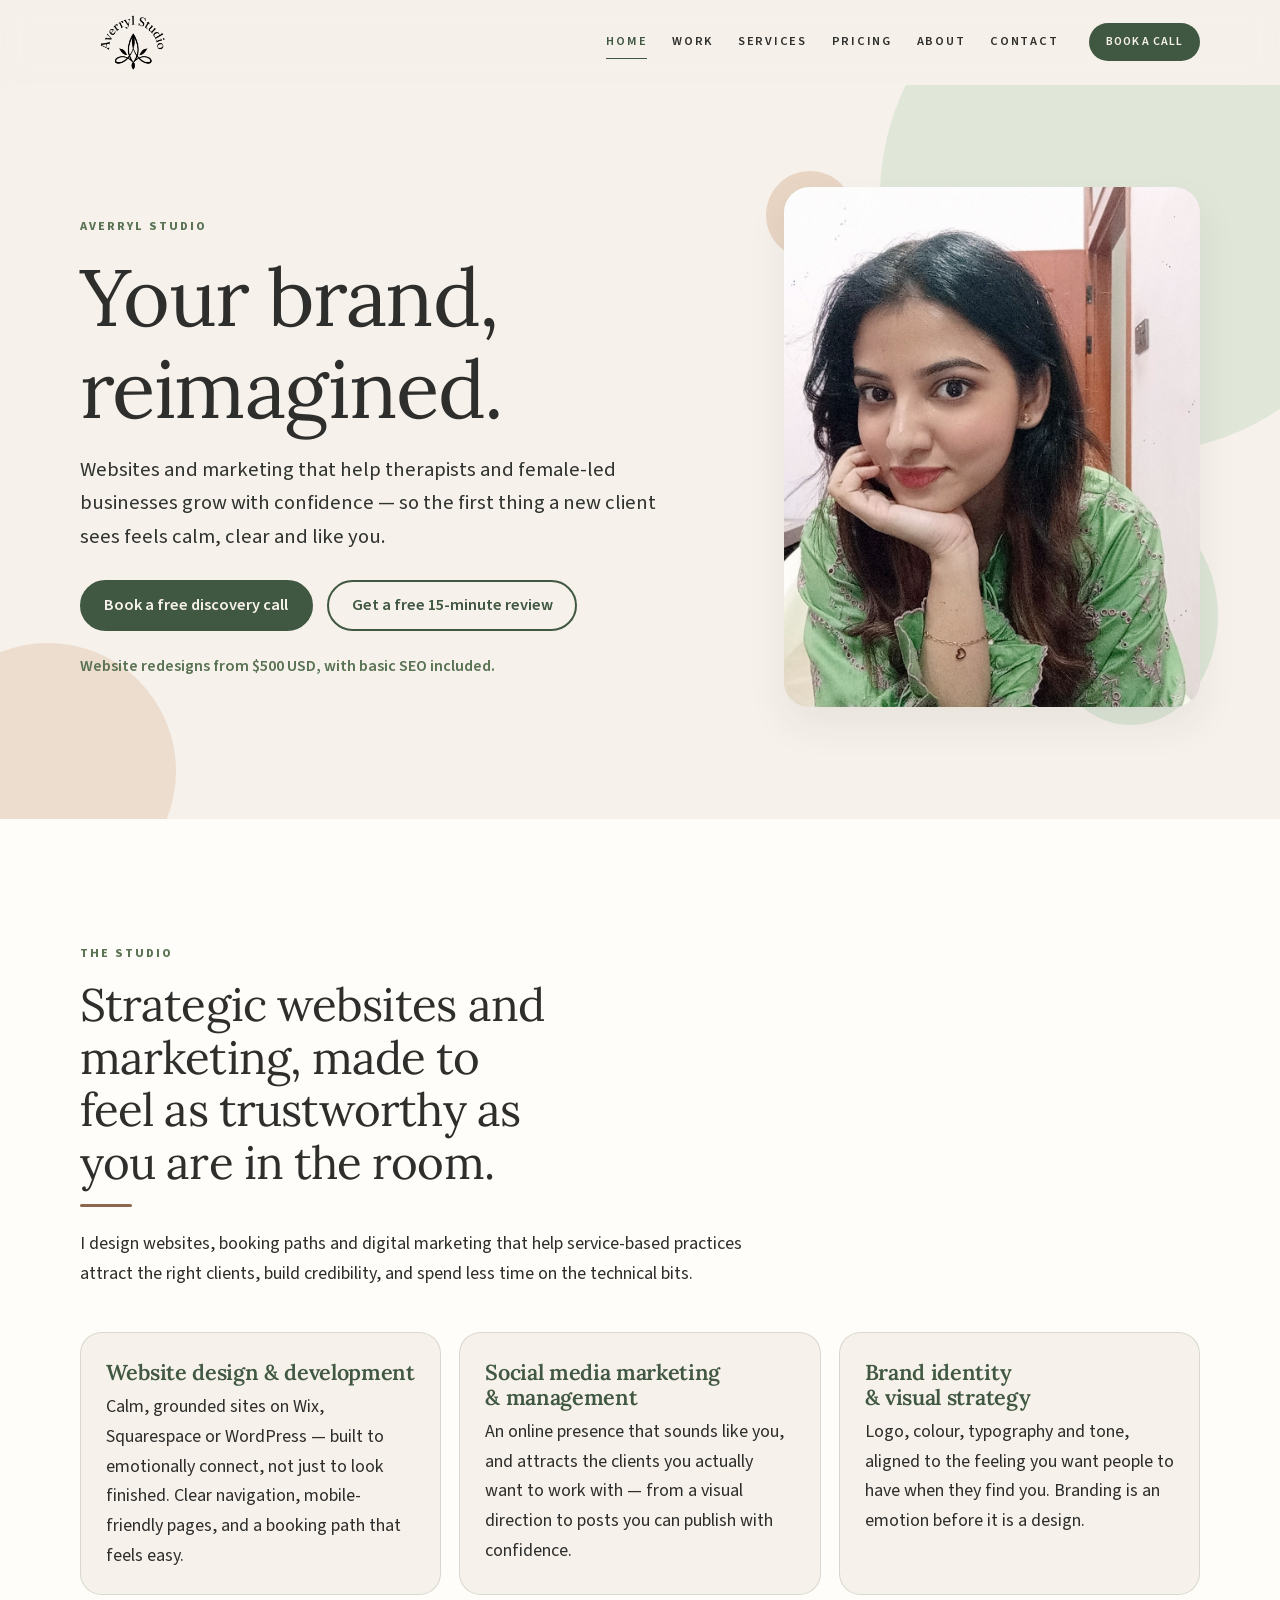
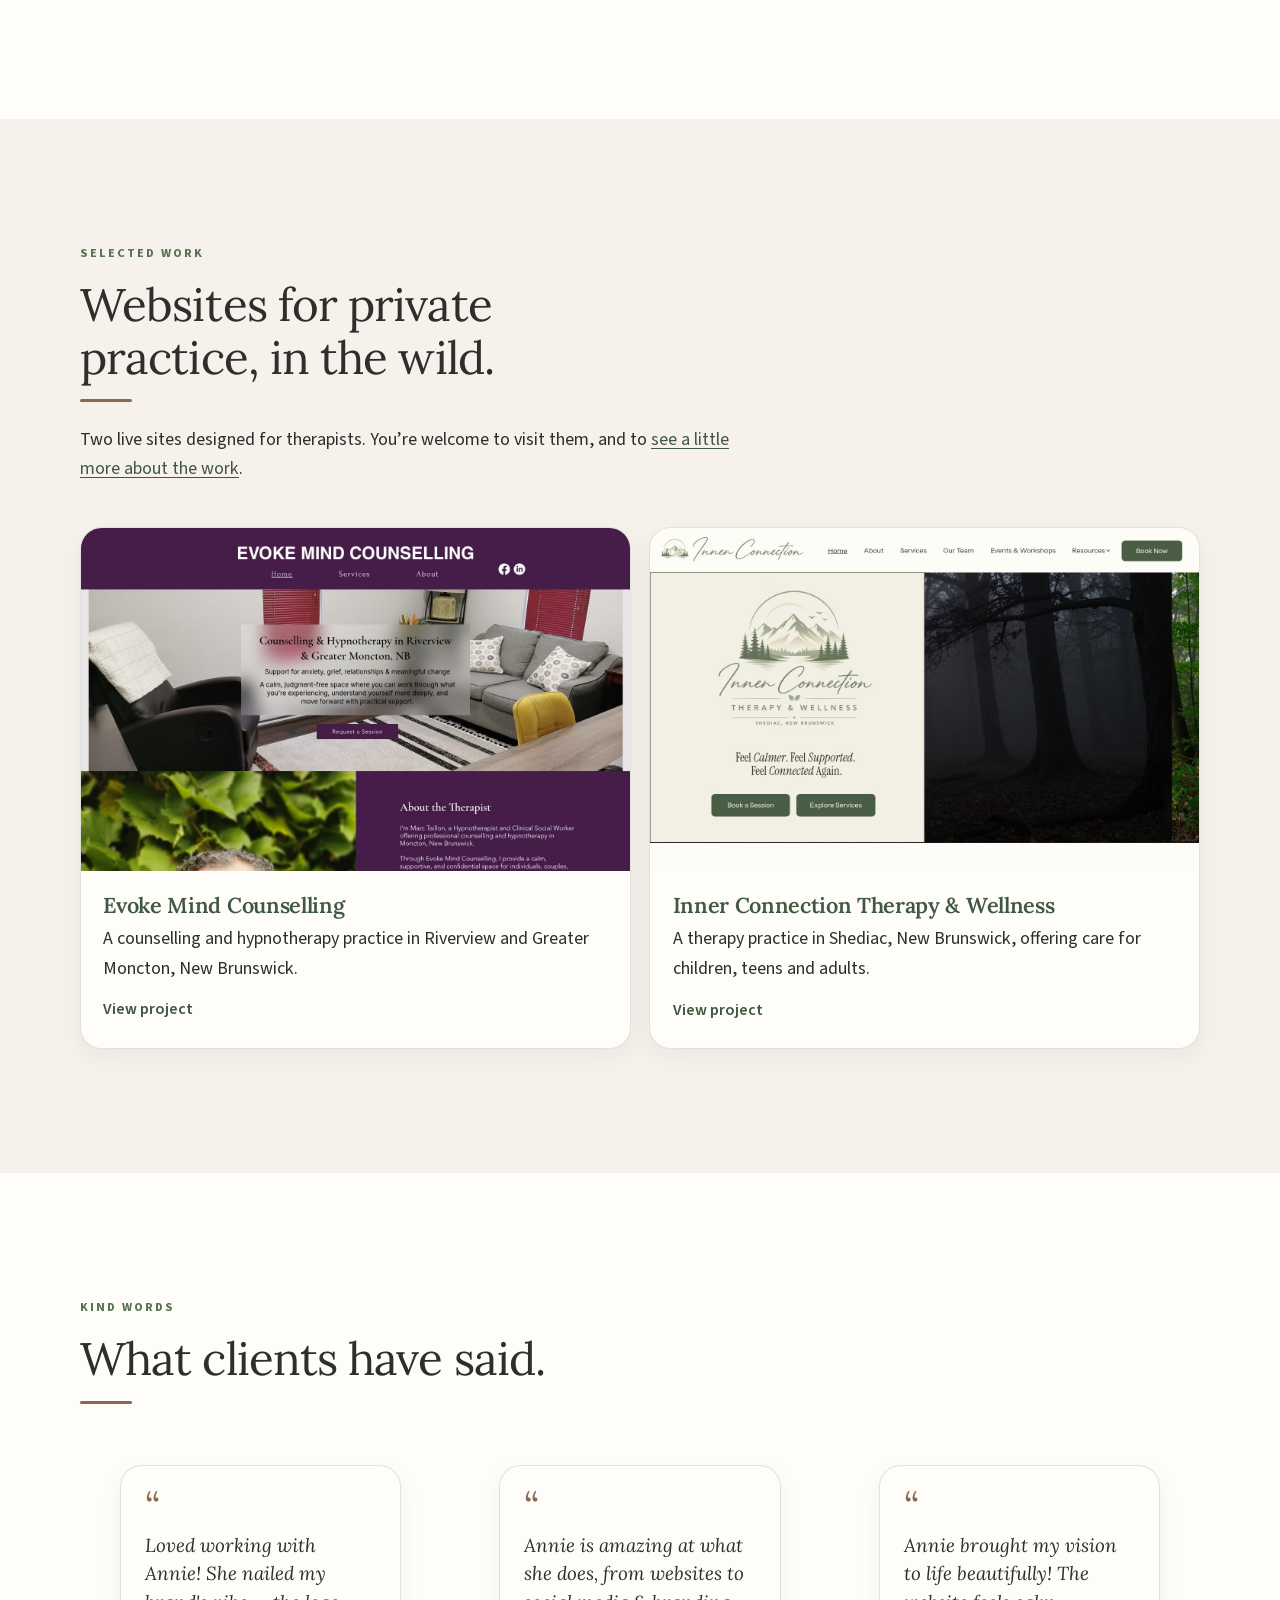
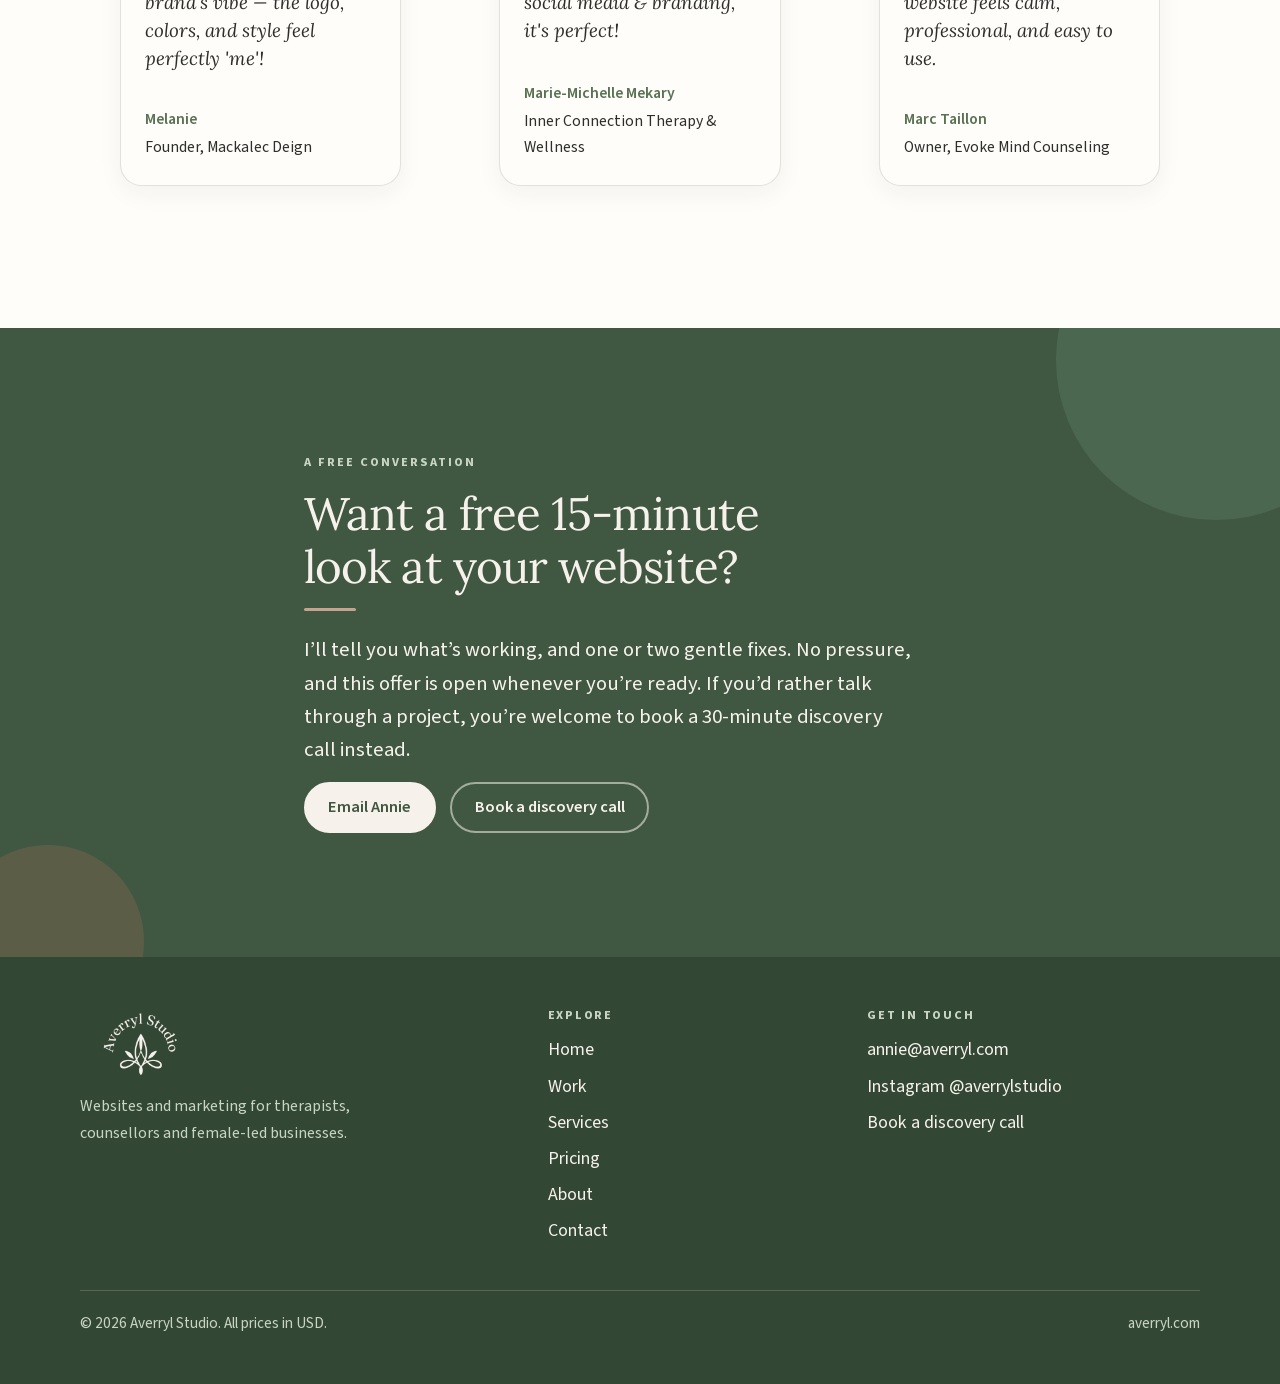
==== index.html @ c8a42410 "Launch Averryl Studio website" ====
<!DOCTYPE html>
<html lang="en">
<head>
  <meta charset="utf-8">
  <meta name="viewport" content="width=device-width, initial-scale=1">
  <title>Averryl Studio | Your brand, reimagined.</title>
  <meta name="description" content="Website design, branding and marketing for therapists, counsellors and female-led businesses. Redesigns from $500, with basic SEO included. Book a free 15-minute website review or a discovery call.">
  <meta name="author" content="Annie Averryl, Averryl Studio">
  <meta name="theme-color" content="#405842">
  <link rel="canonical" href="https://averryl.com/">

  <meta property="og:type" content="website">
  <meta property="og:site_name" content="Averryl Studio">
  <meta property="og:locale" content="en_US">
  <meta property="og:url" content="https://averryl.com/">
  <meta property="og:title" content="Averryl Studio | Your brand, reimagined.">
  <meta property="og:description" content="Website design, branding and marketing for therapists, counsellors and female-led businesses. Redesigns from $500, with basic SEO included. Book a free 15-minute website review or a discovery call.">
  <meta property="og:image" content="https://averryl.com/assets/images/og-image.jpg">
  <meta property="og:image:width" content="1200">
  <meta property="og:image:height" content="630">
  <meta property="og:image:alt" content="Averryl Studio — Your brand, reimagined.">

  <meta name="twitter:card" content="summary_large_image">
  <meta name="twitter:title" content="Averryl Studio | Your brand, reimagined.">
  <meta name="twitter:description" content="Website design, branding and marketing for therapists, counsellors and female-led businesses. Redesigns from $500, with basic SEO included. Book a free 15-minute website review or a discovery call.">
  <meta name="twitter:image" content="https://averryl.com/assets/images/og-image.jpg">

  <link rel="icon" href="/assets/images/favicon.ico" sizes="any">
  <link rel="icon" href="/assets/images/favicon-32.png" type="image/png" sizes="32x32">
  <link rel="apple-touch-icon" href="/assets/images/apple-touch-icon.png">
  <link rel="manifest" href="/site.webmanifest">
  <link rel="stylesheet" href="/css/styles.css">

  <script type="application/ld+json">
  {
    "@context": "https://schema.org",
    "@type": "ProfessionalService",
    "name": "Averryl Studio",
    "url": "https://averryl.com/",
    "email": "annie@averryl.com",
    "image": "https://averryl.com/assets/images/og-image.jpg",
    "logo": "https://averryl.com/assets/images/logo.png",
    "description": "Website design, redesign, branding and digital marketing for therapists, counsellors and female-led businesses.",
    "founder": { "@type": "Person", "name": "Annie Averryl" },
    "areaServed": "Worldwide",
    "sameAs": ["https://www.instagram.com/averrylstudio/"],
    "priceRange": "From $500 USD",
    "openingHoursSpecification": {
      "@type": "OpeningHoursSpecification",
      "dayOfWeek": ["Monday", "Tuesday", "Wednesday", "Thursday", "Friday"],
      "opens": "09:00",
      "closes": "17:00"
    }
  }
  </script>
</head>
<body>
  <a class="skip-link" href="#main">Skip to content</a>
  <header class="site-header">
    <div class="header-inner">
      <a class="brand" href="/index.html">
        <img src="/assets/images/logo-mark.png" width="392" height="230" alt="Averryl Studio">
      </a>
      <button class="menu-toggle" type="button" aria-expanded="false" aria-controls="site-nav" aria-label="Open menu">
        <span class="menu-toggle-bars" aria-hidden="true"></span>
      </button>
      <nav id="site-nav" class="nav" aria-label="Primary">
        <a href="/index.html" aria-current="page">Home</a>
        <a href="/work.html">Work</a>
        <a href="/services.html">Services</a>
        <a href="/pricing.html">Pricing</a>
        <a href="/about.html">About</a>
        <a href="/contact.html">Contact</a>
        <a class="nav-cta" href="https://calendly.com/averrylstudio/30min" target="_blank" rel="noopener noreferrer">Book a call</a>
      </nav>
    </div>
  </header>
  <main id="main">
    <section class="hero">
      <div class="hero-bg" aria-hidden="true">
        <span class="blob blob-a"></span>
        <span class="blob blob-b"></span>
      </div>
      <div class="hero-grid">
        <div class="hero-copy">
          <p class="eyebrow">Averryl Studio</p>
          <h1>Your brand, reimagined.</h1>
          <p class="lede">Websites and marketing that help therapists and female-led businesses grow with confidence — so the first thing a new client sees feels calm, clear and like you.</p>
          <div class="btn-row">
            <a class="btn btn-primary" href="https://calendly.com/averrylstudio/30min" target="_blank" rel="noopener noreferrer">Book a free discovery call</a>
            <a class="btn btn-secondary" href="mailto:annie@averryl.com?subject=Free%2015-minute%20website%20review">Get a free 15-minute review</a>
          </div>
          <p class="hero-note">Website redesigns from $500 USD, with basic SEO included.</p>
        </div>
        <div class="hero-portrait">
          <img src="/assets/images/annie-averryl.jpg" width="1000" height="1250" alt="Annie Averryl, founder of Averryl Studio, smiling with her chin resting on her hand.">
        </div>
      </div>
    </section>

    <section class="section band-white">
      <div class="wrap">
        <div class="section-head">
          <p class="eyebrow">The studio</p>
          <h2>Strategic websites and marketing, made to feel as trustworthy as you are in the room.</h2>
          <hr class="rule">
          <p>I design websites, booking paths and digital marketing that help service-based practices attract the right clients, build credibility, and spend less time on the technical bits.</p>
        </div>
        <div class="trio">
          <article class="card">
            <h3>Website design &amp; development</h3>
            <p>Calm, grounded sites on Wix, Squarespace or WordPress — built to emotionally connect, not just to look finished. Clear navigation, mobile-friendly pages, and a booking path that feels easy.</p>
          </article>
          <article class="card">
            <h3>Social media marketing &amp; management</h3>
            <p>An online presence that sounds like you, and attracts the clients you actually want to work with — from a visual direction to posts you can publish with confidence.</p>
          </article>
          <article class="card">
            <h3>Brand identity &amp; visual strategy</h3>
            <p>Logo, colour, typography and tone, aligned to the feeling you want people to have when they find you. Branding is an emotion before it is a design.</p>
          </article>
        </div>
      </div>
    </section>

    <section class="section">
      <div class="wrap">
        <div class="section-head">
          <p class="eyebrow">Selected work</p>
          <h2>Websites for private practice, in the wild.</h2>
          <hr class="rule">
          <p>Two live sites designed for therapists. You’re welcome to visit them, and to <a href="/work.html">see a little more about the work</a>.</p>
        </div>
        <div class="work-grid">
          <a class="work-card" href="/work.html#evoke-mind-counselling">
            <img src="/assets/images/work-evoke.jpg" width="1440" height="900" alt="Homepage of Evoke Mind Counselling, a counselling and hypnotherapy practice in Greater Moncton, New Brunswick.">
            <div class="work-body">
              <h3>Evoke Mind Counselling</h3>
              <p>A counselling and hypnotherapy practice in Riverview and Greater Moncton, New Brunswick.</p>
              <span class="more">View project</span>
            </div>
          </a>
          <a class="work-card" href="/work.html#inner-connection">
            <img src="/assets/images/work-inner.jpg" width="1440" height="900" alt="Homepage of Inner Connection Therapy and Wellness, a therapy practice in Shediac, New Brunswick.">
            <div class="work-body">
              <h3>Inner Connection Therapy &amp; Wellness</h3>
              <p>A therapy practice in Shediac, New Brunswick, offering care for children, teens and adults.</p>
              <span class="more">View project</span>
            </div>
          </a>
        </div>
      </div>
    </section>

    <section class="section band-white">
      <div class="wrap">
        <div class="section-head">
          <p class="eyebrow">Kind words</p>
          <h2>What clients have said.</h2>
          <hr class="rule">
        </div>
        <div class="quote-grid">
          <figure class="quote">
            <blockquote>
              <p>Loved working with Annie! She nailed my brand's vibe — the logo, colors, and style feel perfectly 'me'!</p>
            </blockquote>
            <footer>Melanie<span>Founder, Mackalec Deign</span></footer>
          </figure>
          <figure class="quote">
            <blockquote>
              <p>Annie is amazing at what she does, from websites to social media &amp; branding, it's perfect!</p>
            </blockquote>
            <footer>Marie-Michelle Mekary<span>Inner Connection Therapy &amp; Wellness</span></footer>
          </figure>
          <figure class="quote">
            <blockquote>
              <p>Annie brought my vision to life beautifully! The website feels calm, professional, and easy to use.</p>
            </blockquote>
            <footer>Marc Taillon<span>Owner, Evoke Mind Counseling</span></footer>
          </figure>
        </div>
      </div>
    </section>

    <section class="section review">
      <div class="wrap review-inner">
        <p class="eyebrow">A free conversation</p>
        <h2>Want a free 15-minute look at your website?</h2>
        <hr class="rule">
        <p class="lede">I’ll tell you what’s working, and one or two gentle fixes. No pressure, and this offer is open whenever you’re ready. If you’d rather talk through a project, you’re welcome to book a 30-minute discovery call instead.</p>
        <div class="btn-row">
          <a class="btn btn-on-dark" href="mailto:annie@averryl.com?subject=Free%2015-minute%20website%20review">Email Annie</a>
          <a class="btn btn-ghost-light" href="https://calendly.com/averrylstudio/30min" target="_blank" rel="noopener noreferrer">Book a discovery call</a>
        </div>
      </div>
    </section>

  </main>
  <footer class="site-footer">
    <div class="wrap">
      <div class="footer-grid">
        <div class="footer-brand">
          <img src="/assets/images/logo-mark-cream.png" width="392" height="230" alt="Averryl Studio">
          <p class="footer-tag">Websites and marketing for therapists, counsellors and female-led businesses.</p>
        </div>
        <div>
          <h2>Explore</h2>
          <ul>
            <li><a href="/index.html">Home</a></li>
            <li><a href="/work.html">Work</a></li>
            <li><a href="/services.html">Services</a></li>
            <li><a href="/pricing.html">Pricing</a></li>
            <li><a href="/about.html">About</a></li>
            <li><a href="/contact.html">Contact</a></li>
          </ul>
        </div>
        <div>
          <h2>Get in touch</h2>
          <ul>
            <li><a href="mailto:annie@averryl.com">annie@averryl.com</a></li>
            <li><a href="https://www.instagram.com/averrylstudio/" target="_blank" rel="noopener noreferrer">Instagram @averrylstudio</a></li>
            <li><a href="https://calendly.com/averrylstudio/30min" target="_blank" rel="noopener noreferrer">Book a discovery call</a></li>
          </ul>
        </div>
      </div>
      <div class="footer-bottom">
        <p>© 2026 Averryl Studio. All prices in USD.</p>
        <p>averryl.com</p>
      </div>
    </div>
  </footer>
  <script src="/js/main.js"></script>
</body>
</html>
---- css/styles.css ----
/* Averryl Studio — editorial, calm, cream / forest / sage. Headings: Lora. Body: Source Sans Pro. */

@font-face {
  font-family: "Lora";
  src: url("../assets/fonts/lora-regular.woff") format("woff");
  font-weight: 400;
  font-style: normal;
  font-display: swap;
}
@font-face {
  font-family: "Lora";
  src: url("../assets/fonts/lora-italic.woff") format("woff");
  font-weight: 400;
  font-style: italic;
  font-display: swap;
}
@font-face {
  font-family: "Lora";
  src: url("../assets/fonts/lora-semibold.woff") format("woff");
  font-weight: 600;
  font-style: normal;
  font-display: swap;
}
@font-face {
  font-family: "Lora";
  src: url("../assets/fonts/lora-bold.woff") format("woff");
  font-weight: 700;
  font-style: normal;
  font-display: swap;
}
@font-face {
  font-family: "Source Sans Pro";
  src: url("../assets/fonts/source-sans-regular.woff") format("woff");
  font-weight: 400;
  font-style: normal;
  font-display: swap;
}
@font-face {
  font-family: "Source Sans Pro";
  src: url("../assets/fonts/source-sans-italic.woff") format("woff");
  font-weight: 400;
  font-style: italic;
  font-display: swap;
}
@font-face {
  font-family: "Source Sans Pro";
  src: url("../assets/fonts/source-sans-semibold.woff") format("woff");
  font-weight: 600;
  font-style: normal;
  font-display: swap;
}
@font-face {
  font-family: "Source Sans Pro";
  src: url("../assets/fonts/source-sans-bold.woff") format("woff");
  font-weight: 700;
  font-style: normal;
  font-display: swap;
}

:root {
  --cream: #f6f1ea;
  --cream-deep: #efe8de;
  --ink: #2e2e2c;
  --forest: #405842;
  --forest-deep: #334735;
  --sage: #5a7354;
  --sage-soft: #dce5d6;
  --sage-mist: #e8f0e4;
  --clay: #8e6750;
  --clay-soft: #e8d5c4;
  --warm: #f0e9df;
  --white: #fffdf9;
  --line: rgba(64, 88, 66, 0.16);
  --line-strong: rgba(64, 88, 66, 0.28);
  --shadow: 0 18px 40px rgba(46, 46, 44, 0.07);
  --shadow-soft: 0 8px 24px rgba(46, 46, 44, 0.05);
  --serif: "Lora", Georgia, "Times New Roman", serif;
  --sans: "Source Sans Pro", "Segoe UI", system-ui, -apple-system, sans-serif;
  --max: 70rem;
  --pad: clamp(1.2rem, 4.5vw, 2.25rem);
  --section: clamp(4.5rem, 10vw, 7.75rem);
  --radius: 1.35rem;
  --header-h: 5.25rem;
  --focus: 0 0 0 3px var(--cream), 0 0 0 5px var(--forest);
}

*, *::before, *::after { box-sizing: border-box; }

html {
  scroll-behavior: smooth;
  scroll-padding-top: calc(var(--header-h) + 0.75rem);
}

body {
  margin: 0;
  font-family: var(--sans);
  font-size: 1.125rem;
  line-height: 1.65;
  color: var(--ink);
  background: var(--cream);
  -webkit-font-smoothing: antialiased;
  text-rendering: optimizeLegibility;
}

img { max-width: 100%; height: auto; display: block; }
a { color: var(--forest); text-decoration-thickness: 1px; text-underline-offset: 0.18em; }
a:hover { color: var(--forest-deep); }
:focus-visible { outline: none; box-shadow: var(--focus); border-radius: 4px; }

.skip-link {
  position: absolute;
  left: 1rem;
  top: -4rem;
  z-index: 1000;
  background: var(--forest);
  color: var(--cream);
  padding: 0.6rem 1rem;
  border-radius: 0.4rem;
  text-decoration: none;
  font-weight: 600;
}
.skip-link:focus { top: 1rem; box-shadow: var(--focus); }

.wrap {
  width: min(var(--max), 100% - var(--pad) * 2);
  margin-inline: auto;
}

/* ----- Header ----- */
.site-header {
  position: sticky;
  top: 0;
  z-index: 100;
  background: color-mix(in srgb, var(--cream) 90%, transparent);
  backdrop-filter: blur(14px);
  -webkit-backdrop-filter: blur(14px);
  border-bottom: 1px solid transparent;
  transition: border-color 0.2s ease, box-shadow 0.2s ease;
}
.site-header.is-scrolled {
  border-bottom-color: var(--line);
  box-shadow: var(--shadow-soft);
}
.header-inner {
  width: min(var(--max), 100% - var(--pad) * 2);
  margin-inline: auto;
  display: flex;
  align-items: center;
  justify-content: space-between;
  gap: 1rem;
  min-height: var(--header-h);
}
.brand {
  display: inline-flex;
  align-items: center;
  text-decoration: none;
  flex-shrink: 0;
  color: var(--forest);
}
.brand img {
  width: auto;
  height: 3.85rem;
  object-fit: contain;
}
.nav {
  display: flex;
  align-items: center;
  gap: 0.15rem 1.55rem;
}
.nav a {
  text-decoration: none;
  color: var(--ink);
  font-size: 0.78rem;
  font-weight: 600;
  letter-spacing: 0.14em;
  text-transform: uppercase;
  padding: 0.4rem 0;
  border-bottom: 1px solid transparent;
}
.nav a:hover,
.nav a[aria-current="page"] {
  color: var(--forest);
  border-bottom-color: var(--forest);
}
.nav-cta {
  display: inline-flex;
  align-items: center;
  margin-left: 0.35rem;
  padding: 0.55rem 1.05rem !important;
  background: var(--forest);
  color: var(--cream) !important;
  border-radius: 999px;
  letter-spacing: 0.08em !important;
  border-bottom: 0 !important;
  font-size: 0.75rem !important;
}
.nav-cta:hover { background: var(--forest-deep); color: var(--cream) !important; }
.menu-toggle {
  display: none;
  width: 2.6rem;
  height: 2.6rem;
  border: 1px solid var(--line-strong);
  background: var(--white);
  border-radius: 0.7rem;
  cursor: pointer;
  padding: 0;
  align-items: center;
  justify-content: center;
}
.menu-toggle:focus-visible { box-shadow: var(--focus); }
.menu-toggle-bars,
.menu-toggle-bars::before,
.menu-toggle-bars::after {
  display: block;
  width: 1.1rem;
  height: 2px;
  background: var(--forest);
  border-radius: 1px;
  position: relative;
  transition: transform 0.2s ease, opacity 0.2s ease;
}
.menu-toggle-bars::before,
.menu-toggle-bars::after {
  content: "";
  position: absolute;
  left: 0;
}
.menu-toggle-bars::before { top: -6px; }
.menu-toggle-bars::after { top: 6px; }
body.nav-open .menu-toggle-bars { background: transparent; }
body.nav-open .menu-toggle-bars::before { top: 0; transform: rotate(45deg); }
body.nav-open .menu-toggle-bars::after { top: 0; transform: rotate(-45deg); }

/* ----- Buttons ----- */
.btn {
  display: inline-flex;
  align-items: center;
  justify-content: center;
  gap: 0.45rem;
  padding: 0.85rem 1.4rem;
  border-radius: 999px;
  font-family: var(--sans);
  font-weight: 600;
  font-size: 1.02rem;
  text-decoration: none;
  line-height: 1.2;
  border: 2px solid transparent;
  cursor: pointer;
  transition: background 0.15s ease, color 0.15s ease, border-color 0.15s ease;
}
.btn:hover { text-decoration: none; }
.btn-primary {
  background: var(--forest);
  color: var(--cream);
  border-color: var(--forest);
}
.btn-primary:hover { background: var(--forest-deep); color: var(--cream); border-color: var(--forest-deep); }
.btn-secondary {
  background: transparent;
  color: var(--forest);
  border-color: var(--forest);
}
.btn-secondary:hover { background: var(--forest); color: var(--cream); }
.btn-on-dark {
  background: var(--cream);
  color: var(--forest);
  border-color: var(--cream);
}
.btn-on-dark:hover { background: var(--white); color: var(--forest-deep); }
.btn-ghost-light {
  background: transparent;
  color: var(--cream);
  border-color: color-mix(in srgb, var(--cream) 55%, transparent);
}
.btn-ghost-light:hover { background: color-mix(in srgb, var(--cream) 14%, transparent); color: var(--cream); }
.btn-row {
  display: flex;
  flex-wrap: wrap;
  gap: 0.75rem 0.9rem;
  align-items: center;
}

/* ----- Type ----- */
.eyebrow {
  font-size: 0.78rem;
  font-weight: 700;
  letter-spacing: 0.16em;
  text-transform: uppercase;
  color: var(--sage);
  margin: 0 0 0.9rem;
}
h1, h2, h3, h4 {
  font-family: var(--serif);
  font-weight: 400;
  line-height: 1.15;
  color: var(--ink);
  letter-spacing: -0.02em;
  text-wrap: balance;
}
h1 { font-size: clamp(2.6rem, 7vw, 5rem); margin: 0 0 1.15rem; }
h2 { font-size: clamp(1.95rem, 3.8vw, 2.85rem); margin: 0 0 1rem; }
h3 { font-size: 1.35rem; margin: 0 0 0.45rem; font-weight: 600; letter-spacing: -0.015em; }
p { margin: 0 0 1rem; }
.lede {
  font-size: clamp(1.15rem, 2vw, 1.3rem);
  line-height: 1.6;
  color: color-mix(in srgb, var(--ink) 88%, var(--forest));
  max-width: 38rem;
}
.section { padding: var(--section) 0; position: relative; }
.section-head {
  max-width: 42rem;
  margin-bottom: 2.7rem;
}
.section-head p:last-child { margin-bottom: 0; }
.rule {
  width: 3.25rem;
  height: 3px;
  background: var(--clay);
  border: 0;
  margin: 0 0 1.4rem;
  border-radius: 2px;
}

/* ----- Hero ----- */
.hero {
  position: relative;
  overflow: hidden;
  padding: clamp(3rem, 8vw, 6.5rem) 0 clamp(4rem, 9vw, 7rem);
  min-height: min(42rem, calc(88svh - var(--header-h)));
  display: flex;
  align-items: center;
}
.hero-bg {
  position: absolute;
  inset: 0;
  pointer-events: none;
  z-index: 0;
}
.hero-bg .blob { position: absolute; border-radius: 50%; }
.hero-bg .blob-a {
  width: min(32rem, 72vw);
  height: min(32rem, 72vw);
  background: var(--sage-soft);
  top: -9rem;
  right: -7rem;
  opacity: 0.85;
}
.hero-bg .blob-b {
  width: 16rem;
  height: 16rem;
  background: var(--clay-soft);
  bottom: -5rem;
  left: -5rem;
  opacity: 0.7;
}
.hero-grid {
  position: relative;
  z-index: 1;
  display: grid;
  grid-template-columns: 1.15fr 0.85fr;
  gap: clamp(2rem, 5vw, 4.5rem);
  align-items: center;
  width: min(var(--max), 100% - var(--pad) * 2);
  margin-inline: auto;
}
.hero-copy .lede { margin-bottom: 1.7rem; }
.hero-note {
  margin: 1.35rem 0 0;
  font-size: 1rem;
  color: var(--sage);
  font-weight: 600;
}
.hero-portrait {
  position: relative;
  justify-self: end;
  width: min(100%, 26rem);
}
.hero-portrait img {
  width: 100%;
  aspect-ratio: 4 / 5;
  object-fit: cover;
  object-position: 50% 18%;
  border-radius: 1.6rem;
  box-shadow: var(--shadow);
  background: var(--sage-soft);
}
.hero-portrait::after {
  content: "";
  position: absolute;
  inset: auto -1.1rem -1.1rem auto;
  width: 42%;
  height: 42%;
  border-radius: 50%;
  background: var(--sage-soft);
  z-index: -1;
}
.hero-portrait::before {
  content: "";
  position: absolute;
  inset: -1rem auto auto -1.15rem;
  width: 5.5rem;
  height: 5.5rem;
  border-radius: 50%;
  background: var(--clay-soft);
  z-index: -1;
}

/* Page hero (inner pages) */
.page-hero {
  padding: clamp(3rem, 7vw, 5.5rem) 0 2.5rem;
}
.page-hero h1 { margin-bottom: 0.85rem; font-size: clamp(2.3rem, 5.5vw, 4rem); }
.page-hero .lede { margin-bottom: 0; }

/* ----- Cards / grids ----- */
.band-white { background: var(--white); }
.trio, .two, .service-grid, .care-grid, .forms-grid, .contact-grid, .work-grid, .quote-grid, .faq-list {
  display: grid;
  gap: 1.15rem;
}
.trio { grid-template-columns: repeat(3, 1fr); }
.two, .care-grid, .forms-grid, .contact-grid, .work-grid { grid-template-columns: 1fr 1fr; }
.quote-grid { grid-template-columns: repeat(3, 1fr); }
.service-grid { grid-template-columns: repeat(2, 1fr); }

.card {
  background: var(--cream);
  border: 1px solid var(--line);
  border-radius: var(--radius);
  padding: 1.7rem 1.55rem 1.5rem;
}
.band-white .card { background: var(--cream); }
.card h3 { color: var(--forest); }
.card p:last-child { margin-bottom: 0; }

.work-card {
  display: flex;
  flex-direction: column;
  background: var(--white);
  border: 1px solid var(--line);
  border-radius: var(--radius);
  overflow: hidden;
  text-decoration: none;
  color: inherit;
  box-shadow: var(--shadow-soft);
  transition: transform 0.2s ease, box-shadow 0.2s ease;
}
.work-card:hover {
  transform: translateY(-3px);
  box-shadow: var(--shadow);
  color: inherit;
  text-decoration: none;
}
.work-card img {
  width: 100%;
  aspect-ratio: 16 / 10;
  object-fit: cover;
  object-position: top center;
  background: var(--warm);
}
.work-card .work-body { padding: 1.35rem 1.4rem 1.5rem; }
.work-card h3 { color: var(--forest); margin-bottom: 0.4rem; }
.work-card p { margin-bottom: 0.7rem; color: var(--ink); }
.work-card .more {
  font-weight: 600;
  color: var(--forest);
  font-size: 1rem;
}

/* Pricing */
.price-grid {
  display: grid;
  grid-template-columns: 1.15fr 0.85fr;
  gap: 1.15rem;
  margin-bottom: 1.15rem;
  align-items: stretch;
}
.price-grid .price-card { height: 100%; }
.price-card {
  background: var(--white);
  border: 1px solid var(--line);
  border-radius: var(--radius);
  padding: 1.7rem 1.6rem 1.55rem;
  box-shadow: var(--shadow-soft);
}
.price-card.featured {
  background: var(--forest);
  color: var(--cream);
  border-color: var(--forest);
}
.price-card.featured h3,
.price-card.featured .price,
.price-card.featured p,
.price-card.featured li { color: var(--cream); }
.price-card.featured .eyebrow { color: #c9d5c3; }
.price {
  font-family: var(--serif);
  font-size: clamp(1.85rem, 3vw, 2.35rem);
  font-weight: 600;
  letter-spacing: -0.02em;
  margin: 0 0 0.85rem;
  color: var(--forest);
  line-height: 1.15;
}
.price span {
  font-family: var(--sans);
  font-size: 1rem;
  font-weight: 600;
  letter-spacing: 0;
  color: var(--sage);
}
.price-card.featured .price span { color: #c9d5c3; }
.price-card p:last-child, .price-card ul:last-child { margin-bottom: 0; }
.price-card ul, .checklist {
  margin: 0 0 1rem;
  padding: 0;
  list-style: none;
}
.price-card li, .checklist li {
  position: relative;
  padding-left: 1.4rem;
  margin: 0 0 0.45rem;
}
.price-card li::before, .checklist li::before {
  content: "";
  position: absolute;
  left: 0;
  top: 0.55em;
  width: 0.5rem;
  height: 0.5rem;
  border-radius: 50%;
  background: var(--sage-soft);
  box-shadow: inset 0 0 0 3px var(--forest);
}
.price-card.featured li::before {
  background: #c9d5c3;
  box-shadow: inset 0 0 0 3px #c9d5c3;
}
.care-grid .price-card, .forms-panel {
  background: var(--warm);
  border: 1px solid var(--line);
  box-shadow: none;
}
.forms-panel {
  border-radius: var(--radius);
  padding: 1.7rem 1.6rem 1.55rem;
}
.forms-panel h3 { color: var(--forest); }
.price-table {
  width: 100%;
  border-collapse: collapse;
  font-size: 1.02rem;
  margin: 0.4rem 0 0;
}
.price-table th {
  text-align: left;
  font-weight: 600;
  font-size: 0.78rem;
  letter-spacing: 0.08em;
  text-transform: uppercase;
  color: var(--sage);
  padding: 0.35rem 0.6rem 0.5rem 0;
  border-bottom: 1px solid var(--line);
}
.price-table td {
  padding: 0.55rem 0.6rem 0.55rem 0;
  border-bottom: 1px solid var(--line);
  vertical-align: top;
}
.price-table tr:last-child td { border-bottom: 0; }
.price-table th:last-child,
.price-table td:last-child {
  text-align: right;
  font-weight: 600;
  color: var(--forest);
  white-space: nowrap;
  padding-right: 0;
  width: 7.25rem;
}
.price-table td:first-child, .price-table th:first-child { padding-right: 1rem; }
.fine-print {
  margin-top: 2.25rem;
  padding: 1.4rem 1.5rem;
  background: var(--sage-mist);
  border-radius: var(--radius);
}
.fine-print h3 { margin-bottom: 0.6rem; }
.fine-print p:last-child { margin-bottom: 0; }
.muted { margin: 0.9rem 0 0; font-size: 1rem; color: var(--sage); }

/* Steps / FAQ */
.steps {
  display: grid;
  grid-template-columns: repeat(5, 1fr);
  gap: 1rem;
  list-style: none;
  margin: 0;
  padding: 0;
}
.steps li {
  background: var(--cream);
  border-radius: var(--radius);
  padding: 1.4rem 1.15rem 1.3rem;
  border: 1px solid var(--line);
}
.band-white .steps li { background: var(--cream); }
.step-num {
  font-family: var(--serif);
  font-size: 2.1rem;
  font-weight: 600;
  color: var(--clay);
  line-height: 1;
  display: block;
  margin-bottom: 0.7rem;
}
.steps h3 { font-size: 1.15rem; margin-bottom: 0.4rem; }
.steps p { margin: 0; font-size: 1.02rem; }

.faq-list { grid-template-columns: 1fr 1fr; }
.faq-item { padding: 0; }
.faq-item h3 { font-size: 1.2rem; }

/* Testimonials */
.quote {
  background: var(--white);
  border: 1px solid var(--line);
  border-radius: var(--radius);
  padding: 1.7rem 1.5rem 1.5rem;
  box-shadow: var(--shadow-soft);
  display: flex;
  flex-direction: column;
}
.quote blockquote {
  margin: 0 0 1.15rem;
  padding: 0;
  font-family: var(--serif);
  font-size: 1.18rem;
  font-style: italic;
  line-height: 1.5;
  color: var(--ink);
}
.quote blockquote::before {
  content: "“";
  display: block;
  font-style: normal;
  font-size: 2.4rem;
  line-height: 0.7;
  color: var(--clay);
  margin-bottom: 0.7rem;
}
.quote footer {
  margin-top: auto;
  font-size: 0.98rem;
  color: var(--sage);
  font-style: normal;
  font-weight: 600;
}
.quote footer span { display: block; font-weight: 400; color: var(--ink); margin-top: 0.15rem; }

/* Review / CTA band */
.review {
  background: var(--forest);
  color: var(--cream);
  overflow: hidden;
  position: relative;
}
.review::before, .review::after {
  content: "";
  position: absolute;
  border-radius: 50%;
  pointer-events: none;
}
.review::before {
  width: 20rem; height: 20rem;
  background: #4c6750;
  top: -8rem; right: -6rem;
}
.review::after {
  width: 12rem; height: 12rem;
  background: #8e6750;
  opacity: 0.35;
  bottom: -5rem; left: -3rem;
}
.review-inner { position: relative; z-index: 1; max-width: 42rem; }
.review h2, .review p { color: var(--cream); }
.review .eyebrow { color: #c9d5c3; }
.review .rule { background: #c4a48e; }
.review .lede { color: color-mix(in srgb, var(--cream) 90%, white); }

/* About */
.about-grid {
  display: grid;
  grid-template-columns: 0.8fr 1.2fr;
  gap: clamp(2rem, 5vw, 4rem);
  align-items: center;
}
.about-photo img {
  width: 100%;
  border-radius: 1.6rem;
  aspect-ratio: 4 / 5;
  object-fit: cover;
  object-position: 50% 18%;
  box-shadow: var(--shadow);
  background: var(--sage-soft);
}

/* Contact */
.contact-card {
  background: var(--cream);
  border: 1px solid var(--line);
  border-radius: var(--radius);
  padding: 1.7rem 1.6rem;
  height: 100%;
  display: flex;
  flex-direction: column;
}
.band-white .contact-card { background: var(--cream); }
.contact-card h3 { color: var(--forest); }
.contact-card p:last-child { margin-bottom: 0; }
.contact-card .btn { margin-top: auto; align-self: flex-start; }
.contact-list { list-style: none; margin: 1rem 0 0; padding: 0; }
.contact-list li { margin: 0 0 0.7rem; }
.contact-list a { font-weight: 600; text-decoration: none; }
.contact-list a:hover { text-decoration: underline; }
.contact-label {
  display: block;
  font-size: 0.8rem;
  font-weight: 700;
  letter-spacing: 0.08em;
  text-transform: uppercase;
  color: var(--sage);
  margin-bottom: 0.1rem;
}

/* Footer */
.site-footer {
  background: var(--forest-deep);
  color: var(--cream);
  padding: 3.2rem 0 2rem;
}
.footer-grid {
  display: grid;
  grid-template-columns: 1.2fr 0.8fr 0.9fr;
  gap: 2rem 1.5rem;
  align-items: start;
}
.footer-brand img {
  width: auto;
  height: 4.4rem;
  margin-bottom: 0.9rem;
}
.footer-tag {
  margin: 0;
  color: #c9d5c3;
  font-size: 1rem;
  max-width: 20rem;
}
.site-footer h2 {
  font-family: var(--sans);
  font-size: 0.78rem;
  font-weight: 700;
  letter-spacing: 0.14em;
  text-transform: uppercase;
  color: #c9d5c3;
  margin: 0 0 0.8rem;
}
.site-footer ul { list-style: none; margin: 0; padding: 0; }
.site-footer li { margin: 0 0 0.4rem; }
.site-footer a { color: var(--cream); text-decoration: none; }
.site-footer a:hover { text-decoration: underline; color: var(--cream); }
.footer-bottom {
  margin-top: 2.4rem;
  padding-top: 1.2rem;
  border-top: 1px solid rgba(246, 241, 234, 0.18);
  display: flex;
  flex-wrap: wrap;
  justify-content: space-between;
  gap: 0.6rem 1.5rem;
  color: #c9d5c3;
  font-size: 0.95rem;
}

.visually-hidden {
  position: absolute !important;
  width: 1px; height: 1px;
  padding: 0; margin: -1px;
  overflow: hidden;
  clip: rect(0,0,0,0);
  white-space: nowrap;
  border: 0;
}

@media (max-width: 960px) {
  .hero-grid, .about-grid, .price-grid, .steps, .footer-grid,
  .trio, .quote-grid { grid-template-columns: 1fr; }
  .steps, .quote-grid, .trio { grid-template-columns: 1fr 1fr; }
  .hero { min-height: 0; }
  .hero-portrait { width: min(100%, 22rem); justify-self: start; }
  .footer-brand img { height: 3.8rem; }
}

@media (max-width: 760px) {
  .menu-toggle { display: inline-flex; }
  .nav {
    display: none;
    position: absolute;
    top: var(--header-h);
    left: 0; right: 0;
    background: var(--cream);
    border-bottom: 1px solid var(--line);
    box-shadow: var(--shadow);
    flex-direction: column;
    align-items: stretch;
    padding: 0.75rem var(--pad) 1.25rem;
    gap: 0;
  }
  body.nav-open .nav { display: flex; }
  .nav a {
    padding: 0.8rem 0;
    border-bottom: 1px solid var(--line);
    font-size: 0.9rem;
  }
  .nav a[aria-current="page"] { border-bottom-color: var(--line); }
  .nav-cta {
    margin: 0.9rem 0 0.2rem;
    justify-content: center;
    border-bottom: 0 !important;
  }
  .service-grid, .care-grid, .forms-grid, .contact-grid, .work-grid,
  .steps, .trio, .quote-grid, .faq-list { grid-template-columns: 1fr; }
  body.nav-open { overflow: hidden; }
  .brand img { height: 3.15rem; }
}

@media (prefers-reduced-motion: reduce) {
  html { scroll-behavior: auto; }
  *, *::before, *::after {
    animation-duration: 0.01ms !important;
    animation-iteration-count: 1 !important;
    transition-duration: 0.01ms !important;
  }
}
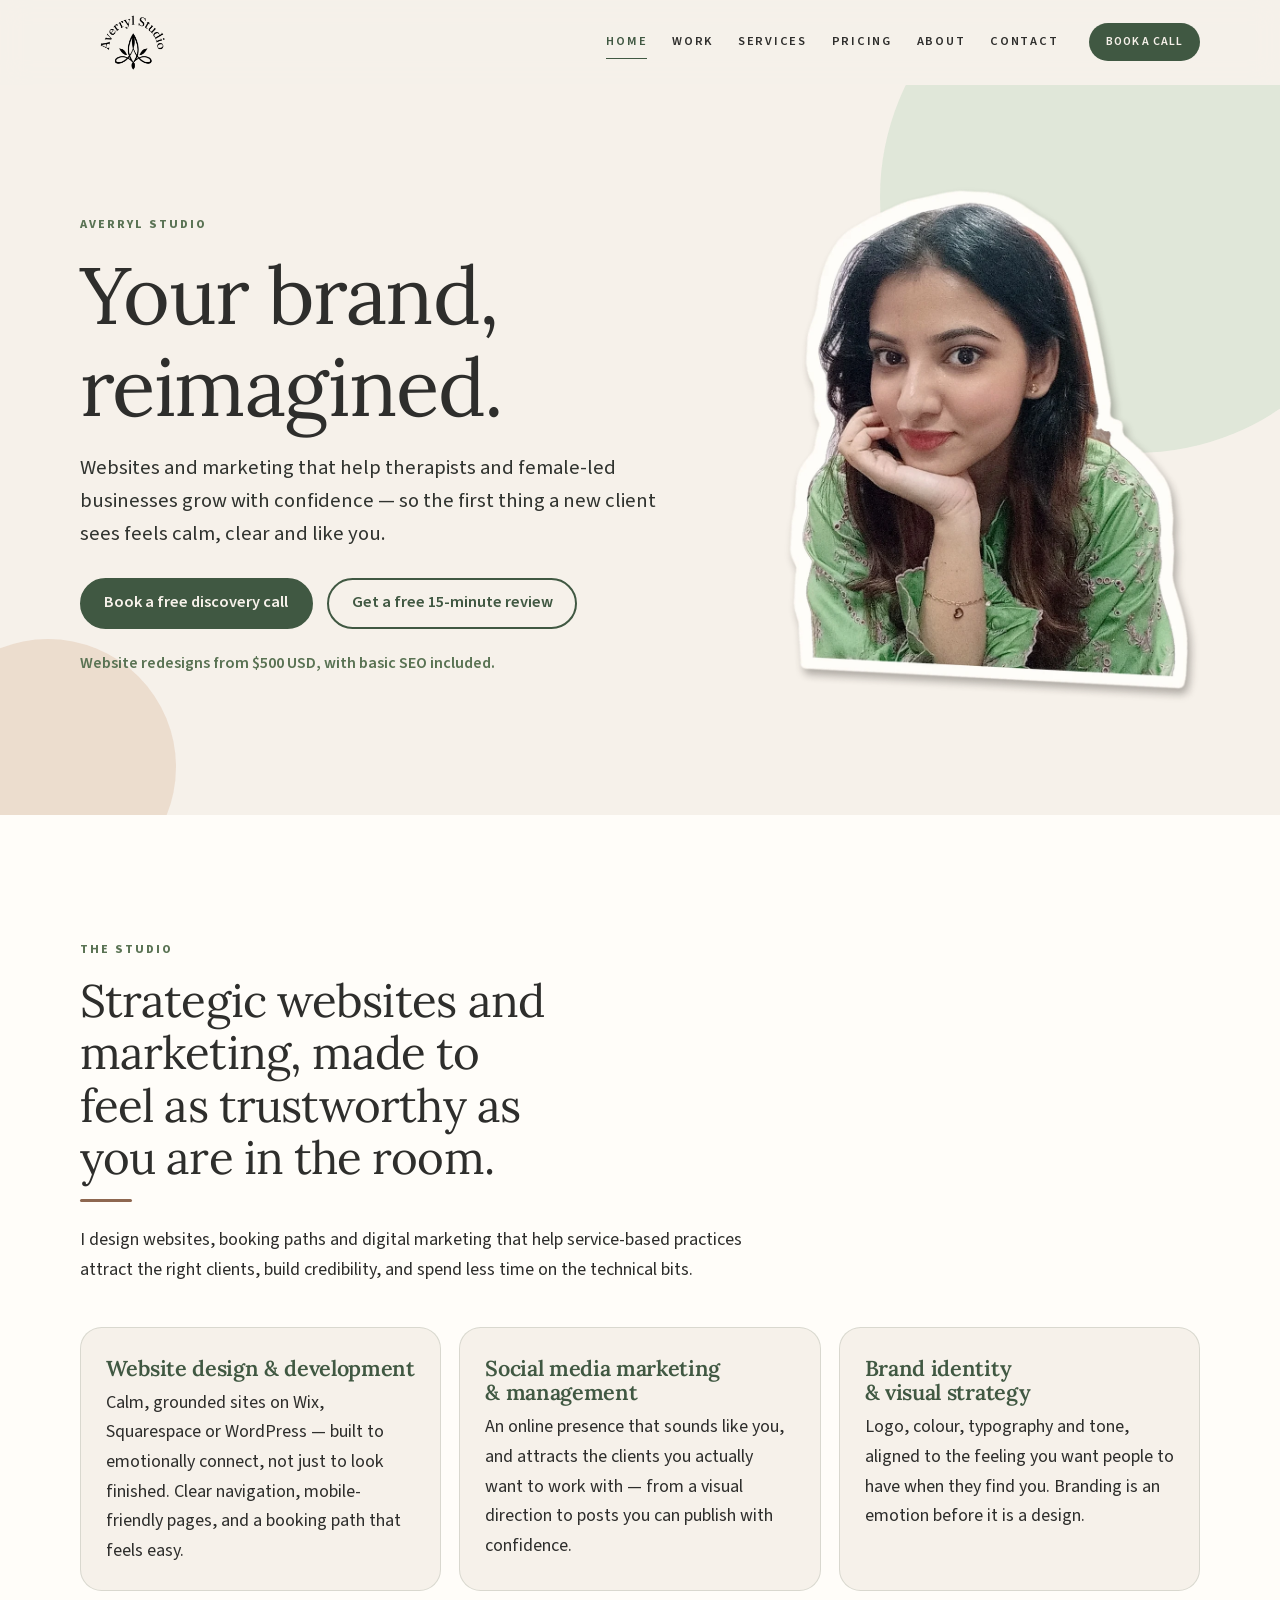
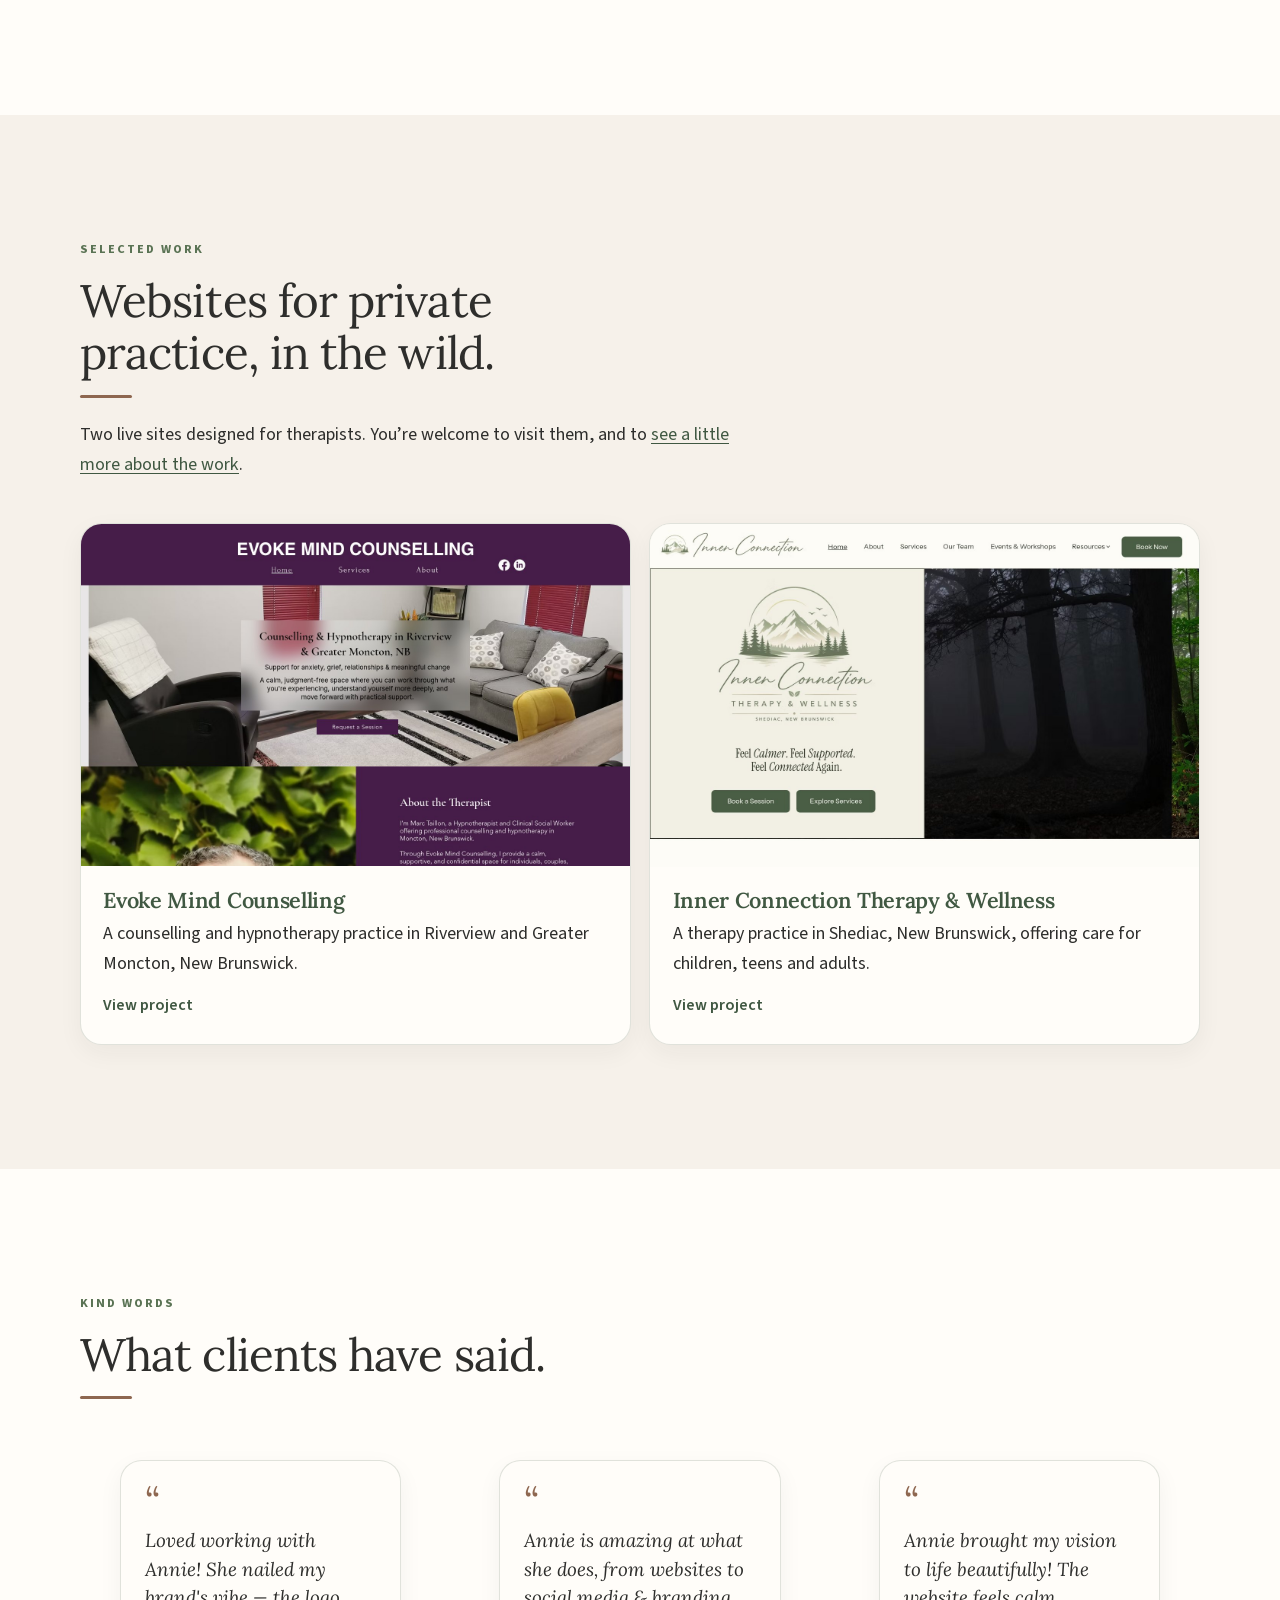
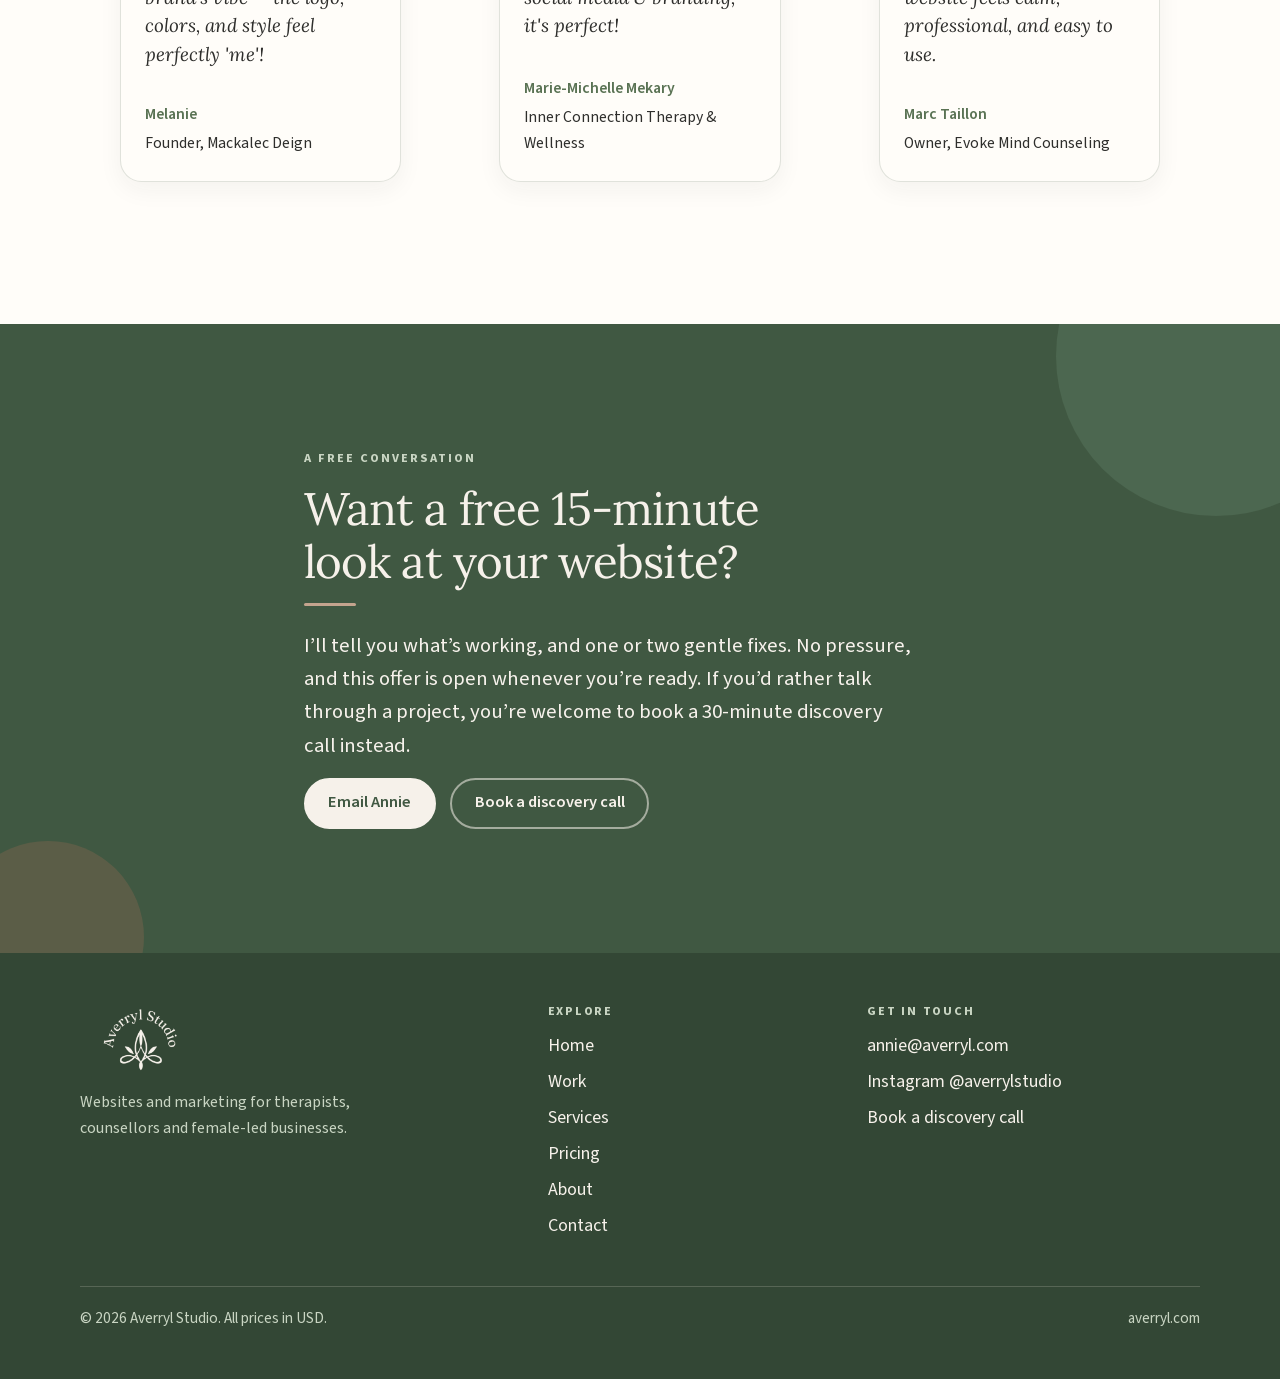
==== commit a4f40226: "Scrapbook cut-out portrait" ====
--- a/index.html
+++ b/index.html
@@ -93,7 +93,7 @@
           <p class="hero-note">Website redesigns from $500 USD, with basic SEO included.</p>
         </div>
         <div class="hero-portrait">
-          <img src="/assets/images/annie-averryl.jpg" width="1000" height="1250" alt="Annie Averryl, founder of Averryl Studio, smiling with her chin resting on her hand.">
+          <picture><source srcset="/assets/images/annie-scrapbook.webp" type="image/webp"><img class="scrapbook" src="/assets/images/annie-scrapbook.png" width="900" height="1115" alt="Annie Averryl, founder of Averryl Studio, smiling with her chin resting on her hand."></picture>
         </div>
       </div>
     </section>
--- a/css/styles.css
+++ b/css/styles.css
@@ -841,3 +841,18 @@
     transition-duration: 0.01ms !important;
   }
 }
+
+
+/* Scrapbook cut-out portrait */
+.hero-portrait::before, .hero-portrait::after { display: none; }
+.hero-portrait img.scrapbook,
+.about-photo img.scrapbook {
+  width: 100%;
+  height: auto;
+  aspect-ratio: auto;
+  object-fit: contain;
+  border-radius: 0;
+  box-shadow: none;
+  background: transparent;
+}
+.hero-portrait picture, .about-photo picture { display: block; }
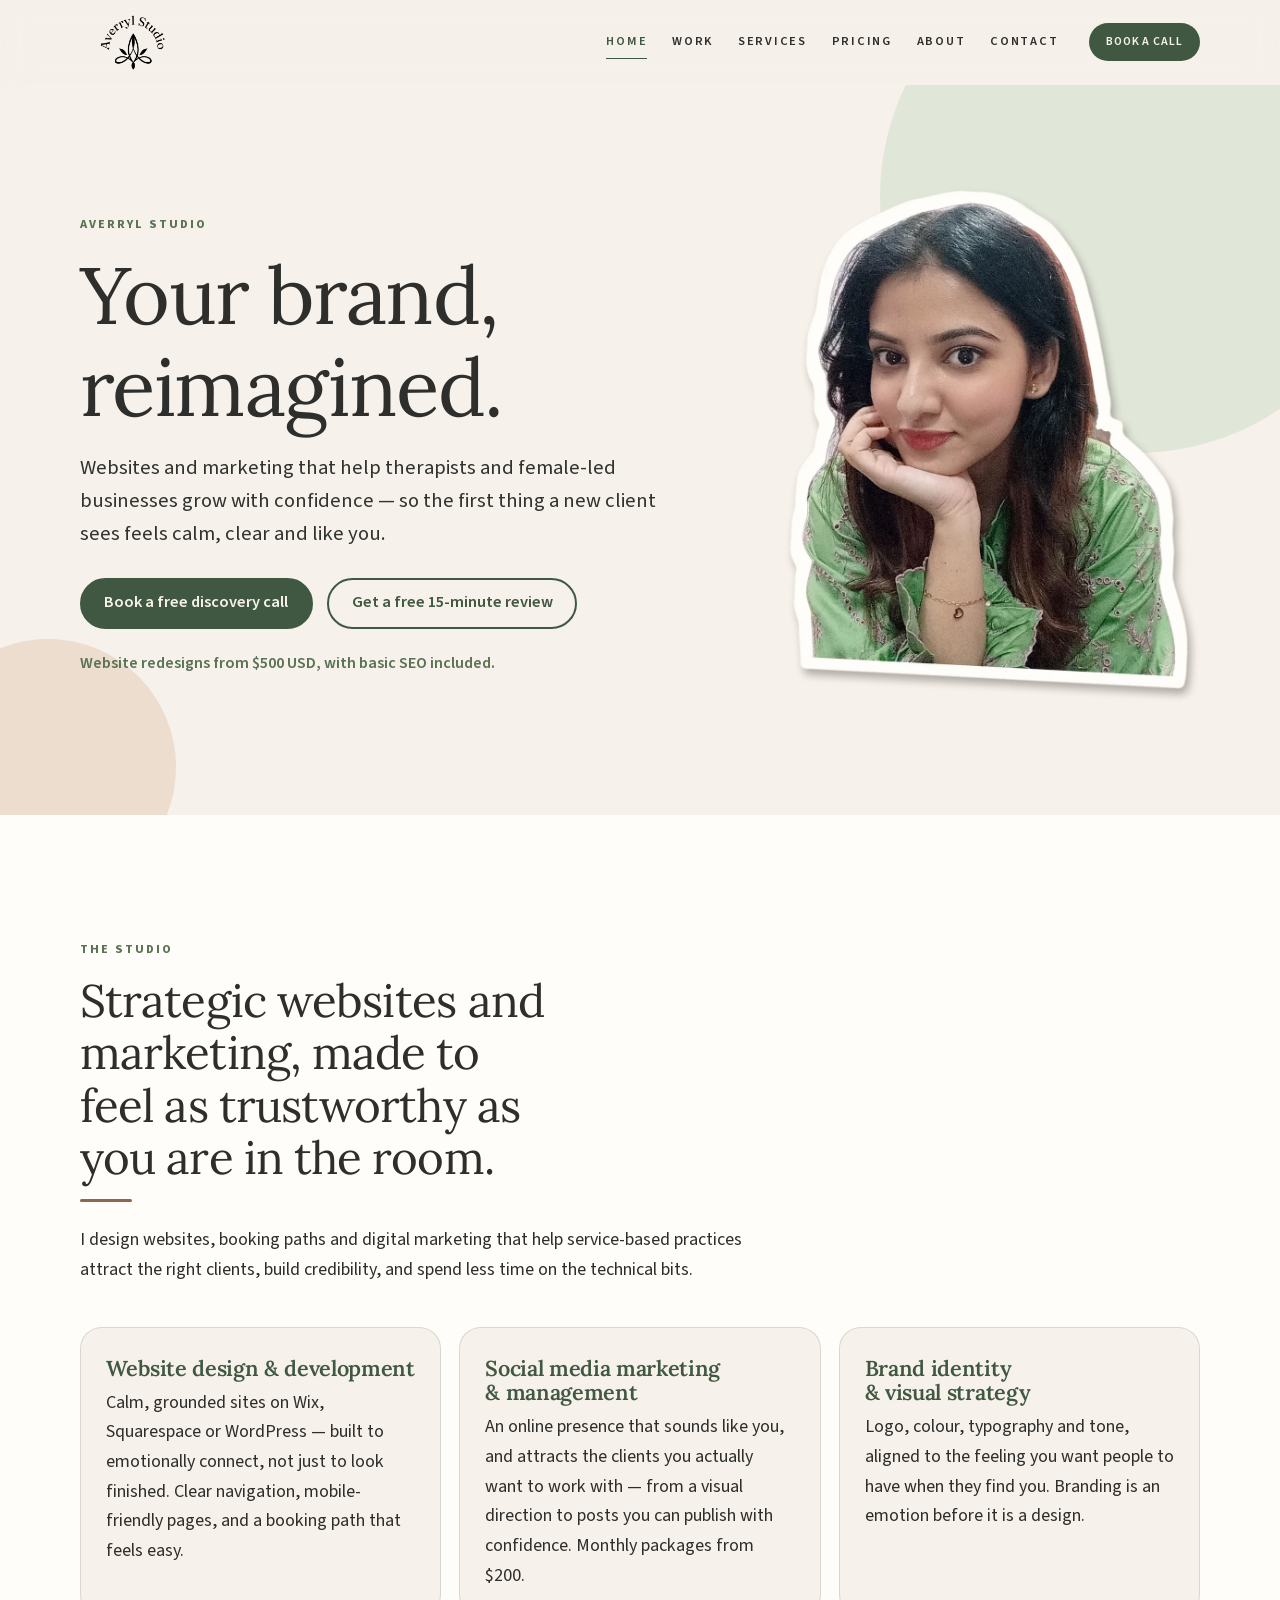
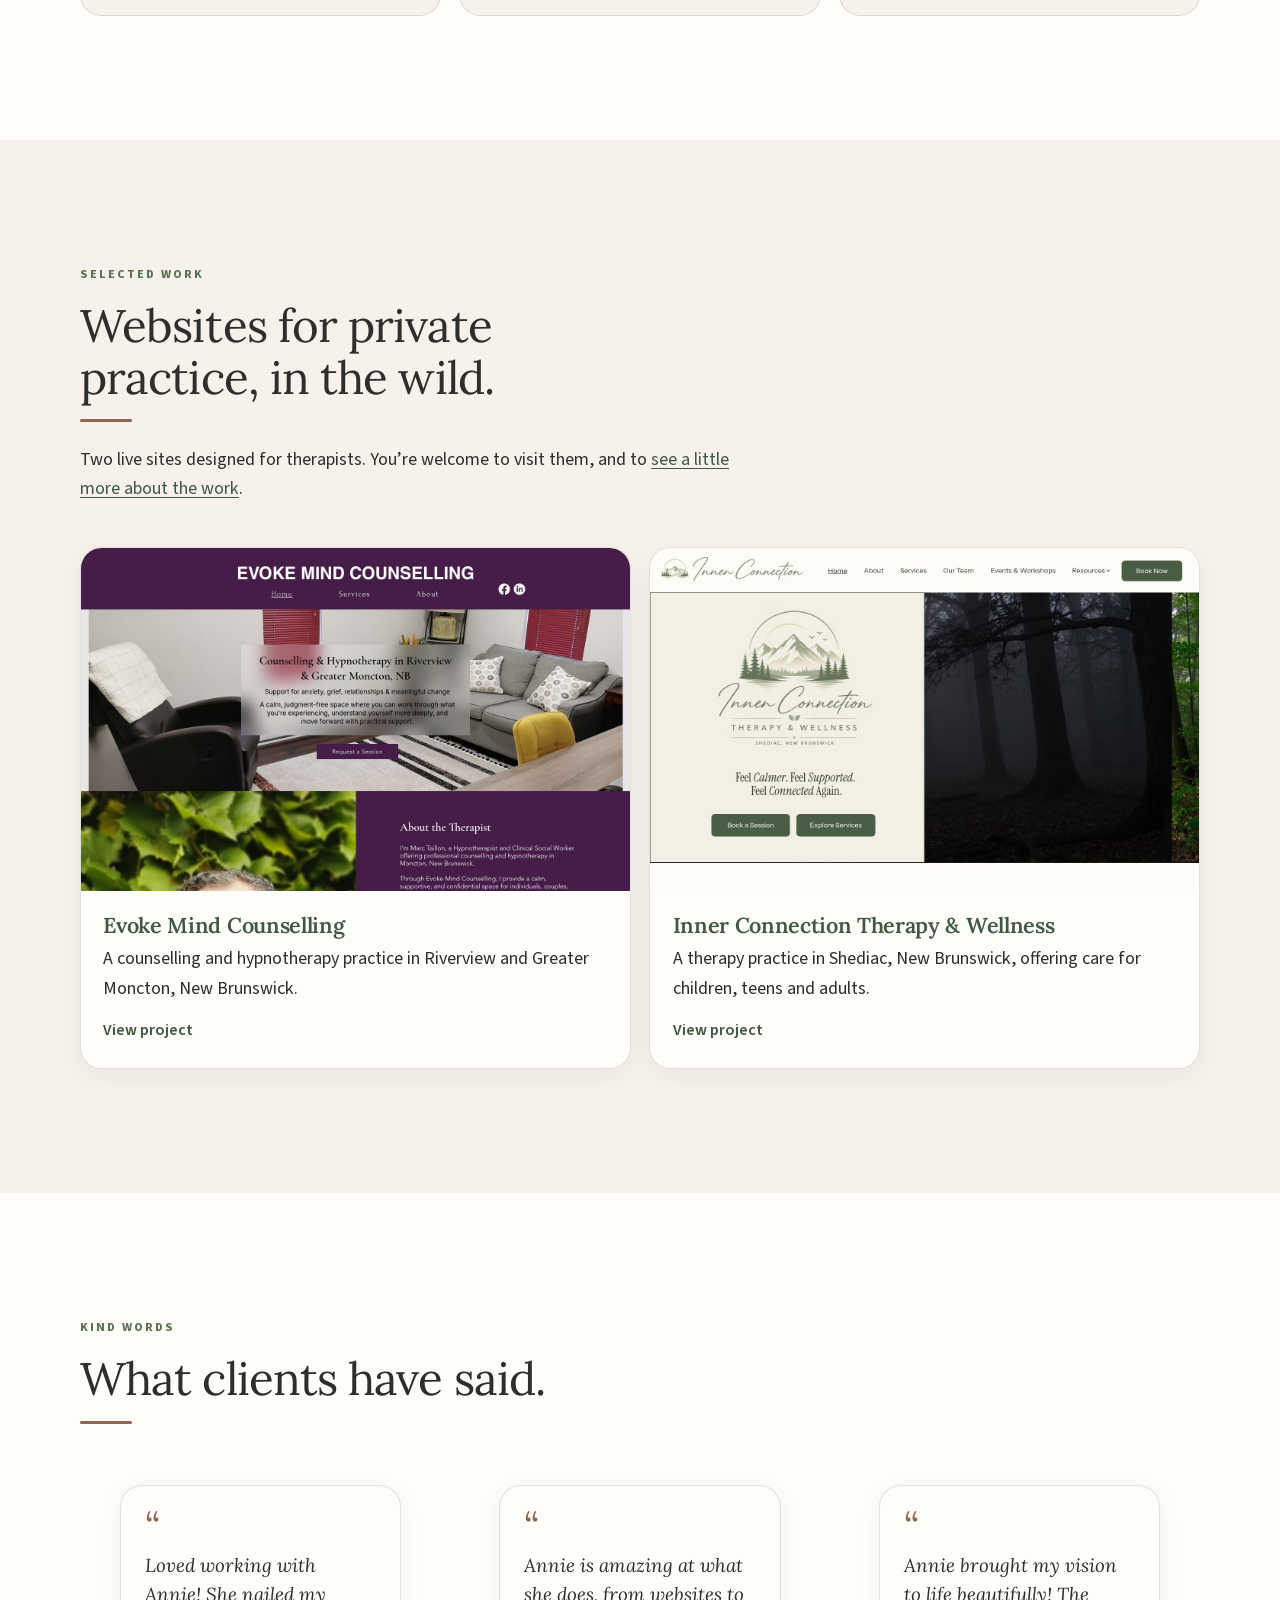
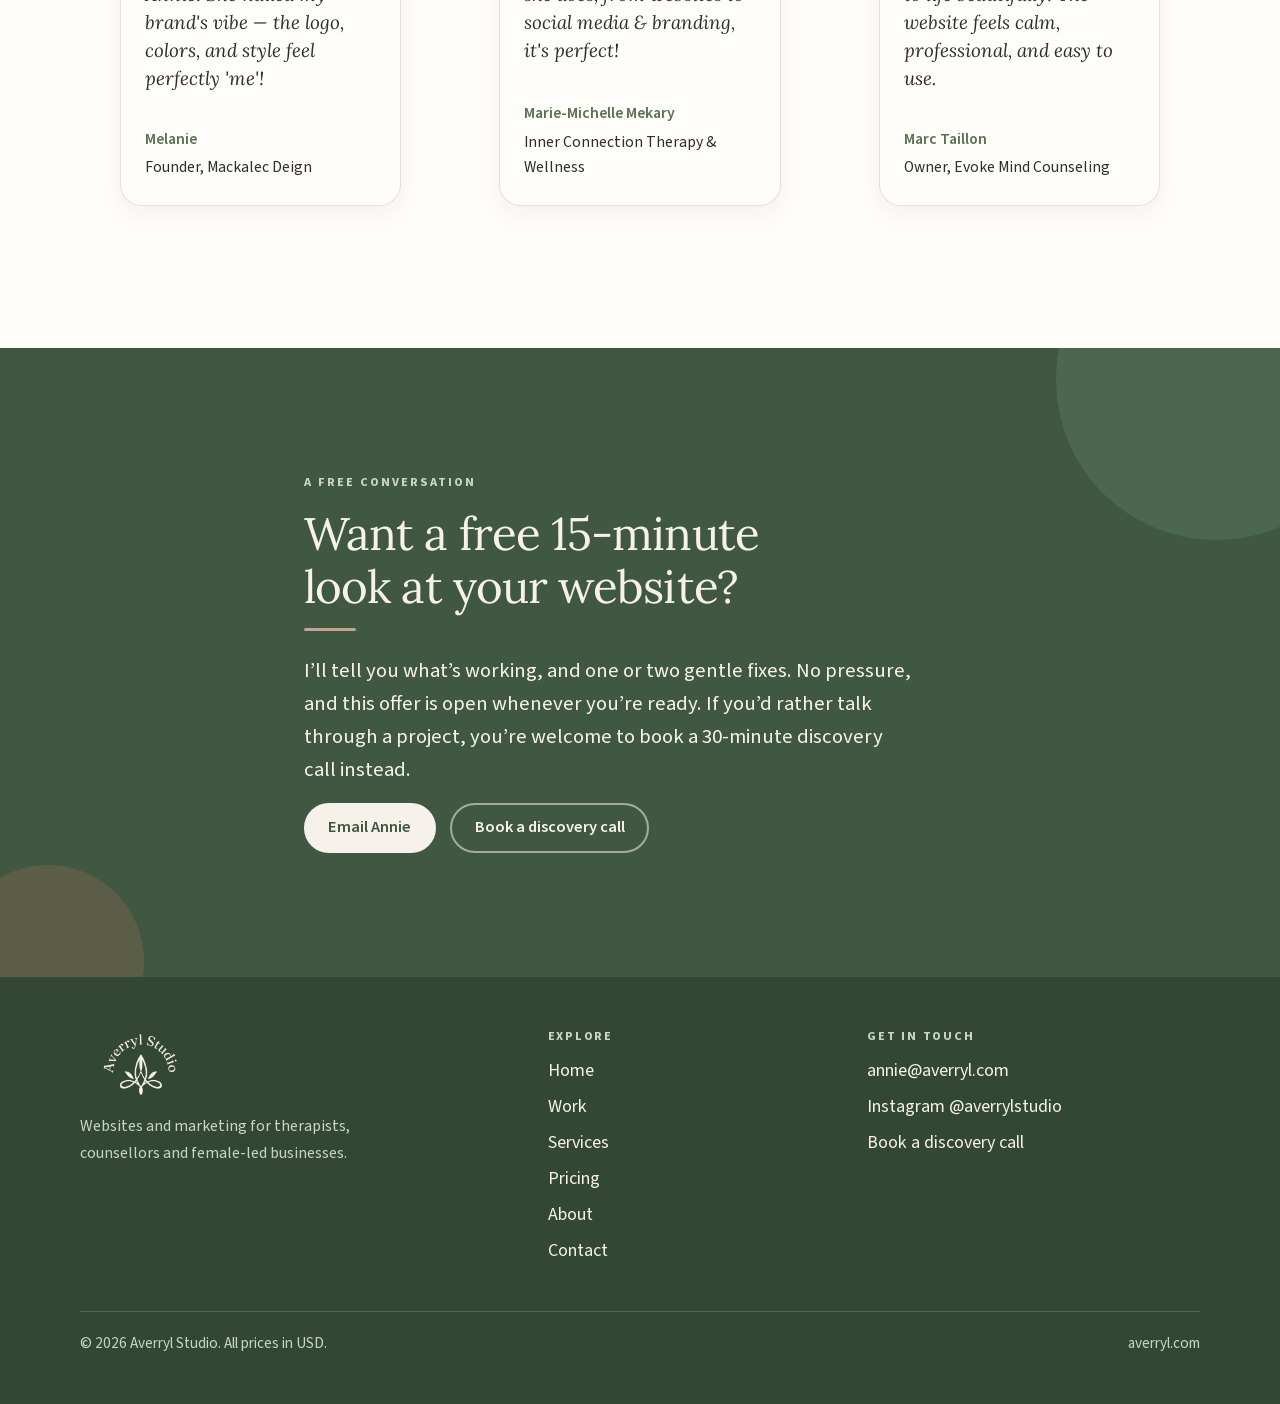
==== commit d8c478b2: "Add social media packages and therapy resources design pricing" ====
--- a/index.html
+++ b/index.html
@@ -29,7 +29,7 @@
   <link rel="icon" href="/assets/images/favicon-32.png" type="image/png" sizes="32x32">
   <link rel="apple-touch-icon" href="/assets/images/apple-touch-icon.png">
   <link rel="manifest" href="/site.webmanifest">
-  <link rel="stylesheet" href="/css/styles.css">
+  <link rel="stylesheet" href="/css/styles.css?v=20261112b">
 
   <script type="application/ld+json">
   {
@@ -113,7 +113,7 @@
           </article>
           <article class="card">
             <h3>Social media marketing &amp; management</h3>
-            <p>An online presence that sounds like you, and attracts the clients you actually want to work with — from a visual direction to posts you can publish with confidence.</p>
+            <p>An online presence that sounds like you, and attracts the clients you actually want to work with — from a visual direction to posts you can publish with confidence. Monthly packages from $200.</p>
           </article>
           <article class="card">
             <h3>Brand identity &amp; visual strategy</h3>
--- a/css/styles.css
+++ b/css/styles.css
@@ -618,7 +618,9 @@
 .steps p { margin: 0; font-size: 1.02rem; }
 
 .faq-list { grid-template-columns: 1fr 1fr; }
-.faq-item { padding: 0; }
+.faq-item { padding: 1.5rem 1.5rem 1.35rem; }
+.faq-item h3 { margin-top: 0; margin-bottom: 0.55rem; }
+.faq-item p:last-child { margin-bottom: 0; }
 .faq-item h3 { font-size: 1.2rem; }
 
 /* Testimonials */
@@ -856,3 +858,28 @@
   background: transparent;
 }
 .hero-portrait picture, .about-photo picture { display: block; }
+
+/* Extra scrapbook portraits */
+.hero-split { display: grid; grid-template-columns: minmax(0, 1.5fr) minmax(0, 1fr); gap: clamp(1.5rem, 4vw, 3.5rem); align-items: center; }
+.hero-split .side-portrait img, .review-split .side-portrait img { width: 100%; height: auto; display: block; }
+.hero-split .side-portrait { max-width: 22rem; justify-self: end; transform: rotate(2deg); }
+.review-split { display: grid; grid-template-columns: minmax(0, 1.6fr) minmax(0, 1fr); gap: clamp(1.5rem, 4vw, 3.5rem); align-items: center; }
+.review-split .review-inner { max-width: 42rem; }
+.review-split .side-portrait { max-width: 19rem; justify-self: end; transform: rotate(-2deg); position: relative; z-index: 1; }
+@media (max-width: 960px) {
+  .hero-split, .review-split { grid-template-columns: 1fr; }
+  .hero-split .side-portrait, .review-split .side-portrait { justify-self: start; width: min(100%, 16rem); }
+}
+
+/* Contact page: circles like the homepage hero + centred photo on small screens */
+.page-hero.has-circles { position: relative; overflow: hidden; }
+.page-hero.has-circles::before, .page-hero.has-circles::after { content: ""; position: absolute; border-radius: 50%; pointer-events: none; z-index: 0; }
+.page-hero.has-circles::before { width: min(28rem, 70vw); height: min(28rem, 70vw); background: var(--sage-soft); top: -8rem; right: -7rem; opacity: 0.85; }
+.page-hero.has-circles::after { width: 13rem; height: 13rem; background: var(--clay-soft); bottom: -4.5rem; left: -4.5rem; opacity: 0.7; }
+.page-hero.has-circles .wrap { position: relative; z-index: 1; }
+@media (max-width: 960px) {
+  .hero-split .side-portrait { justify-self: center; margin-inline: auto; width: min(100%, 17rem); }
+}
+
+.service-grid .span-all { grid-column: 1 / -1; }
+#social-media { margin-top: 1.15rem; }
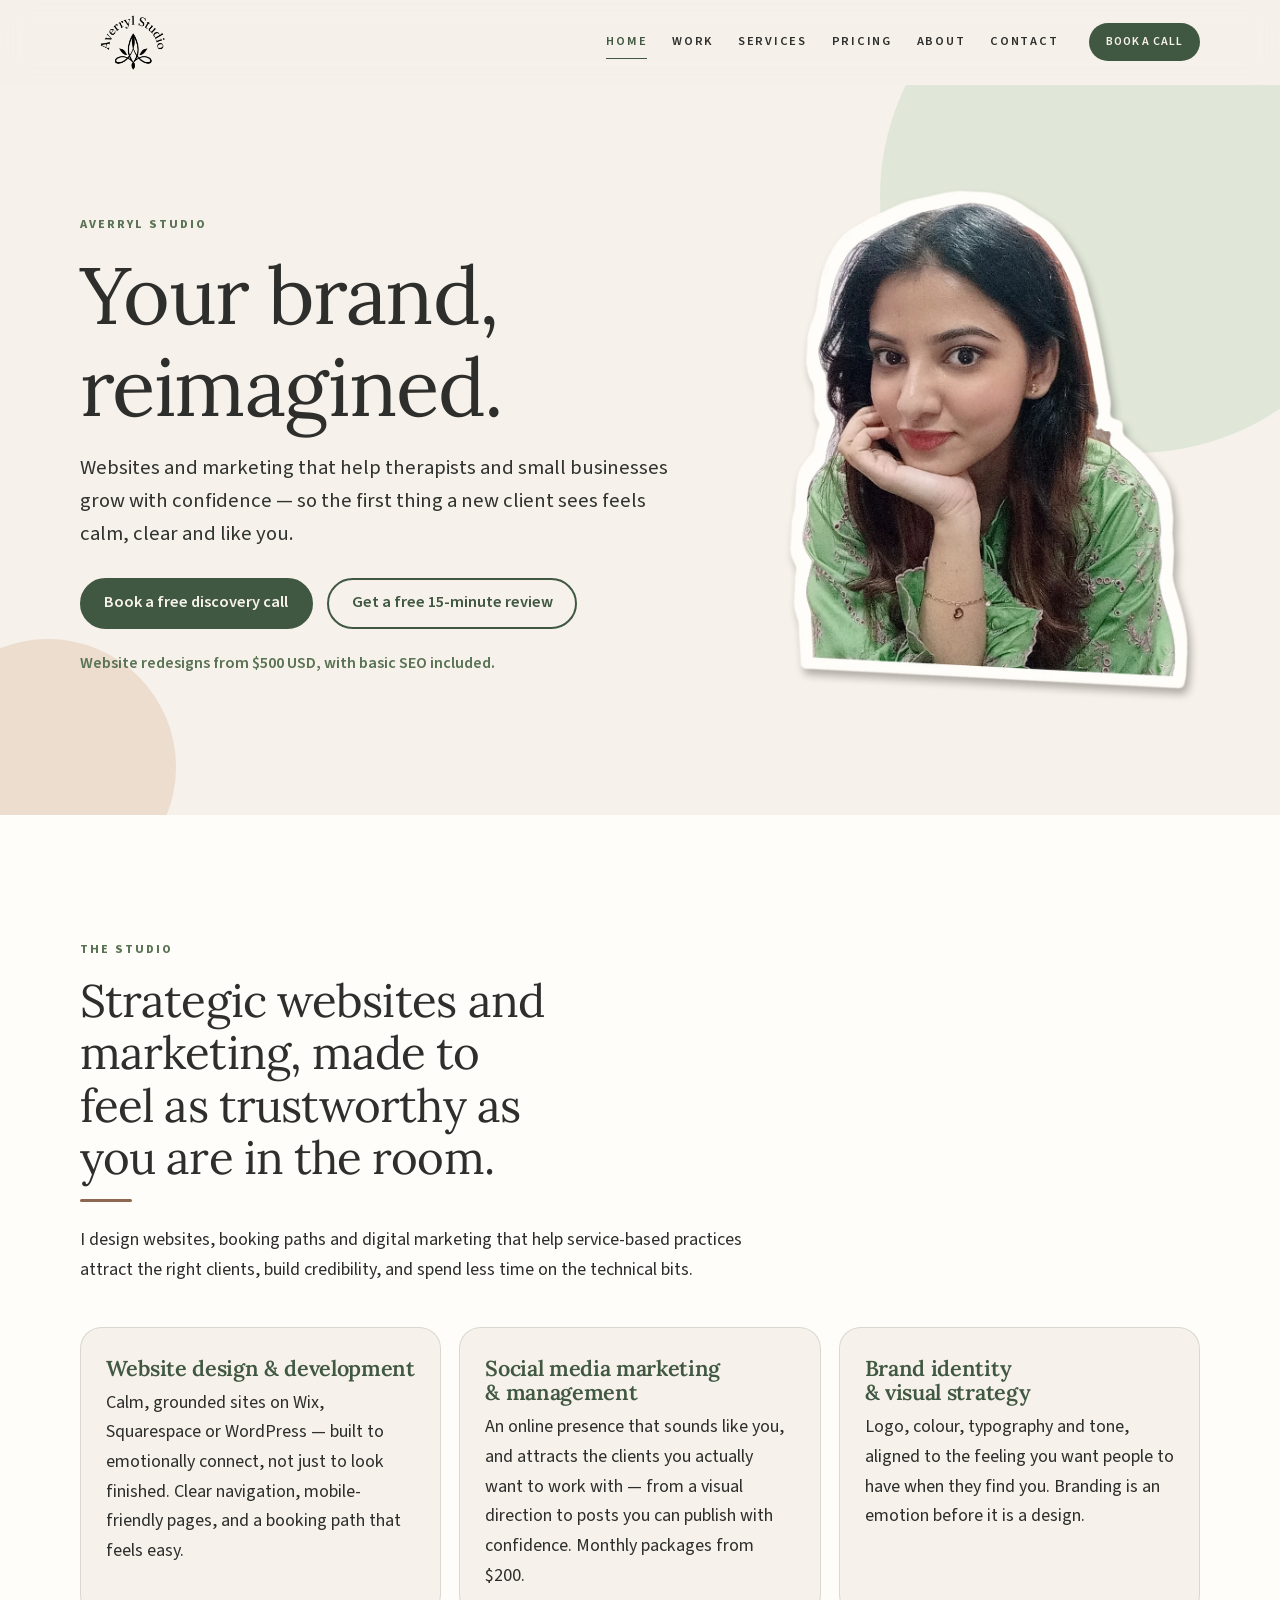
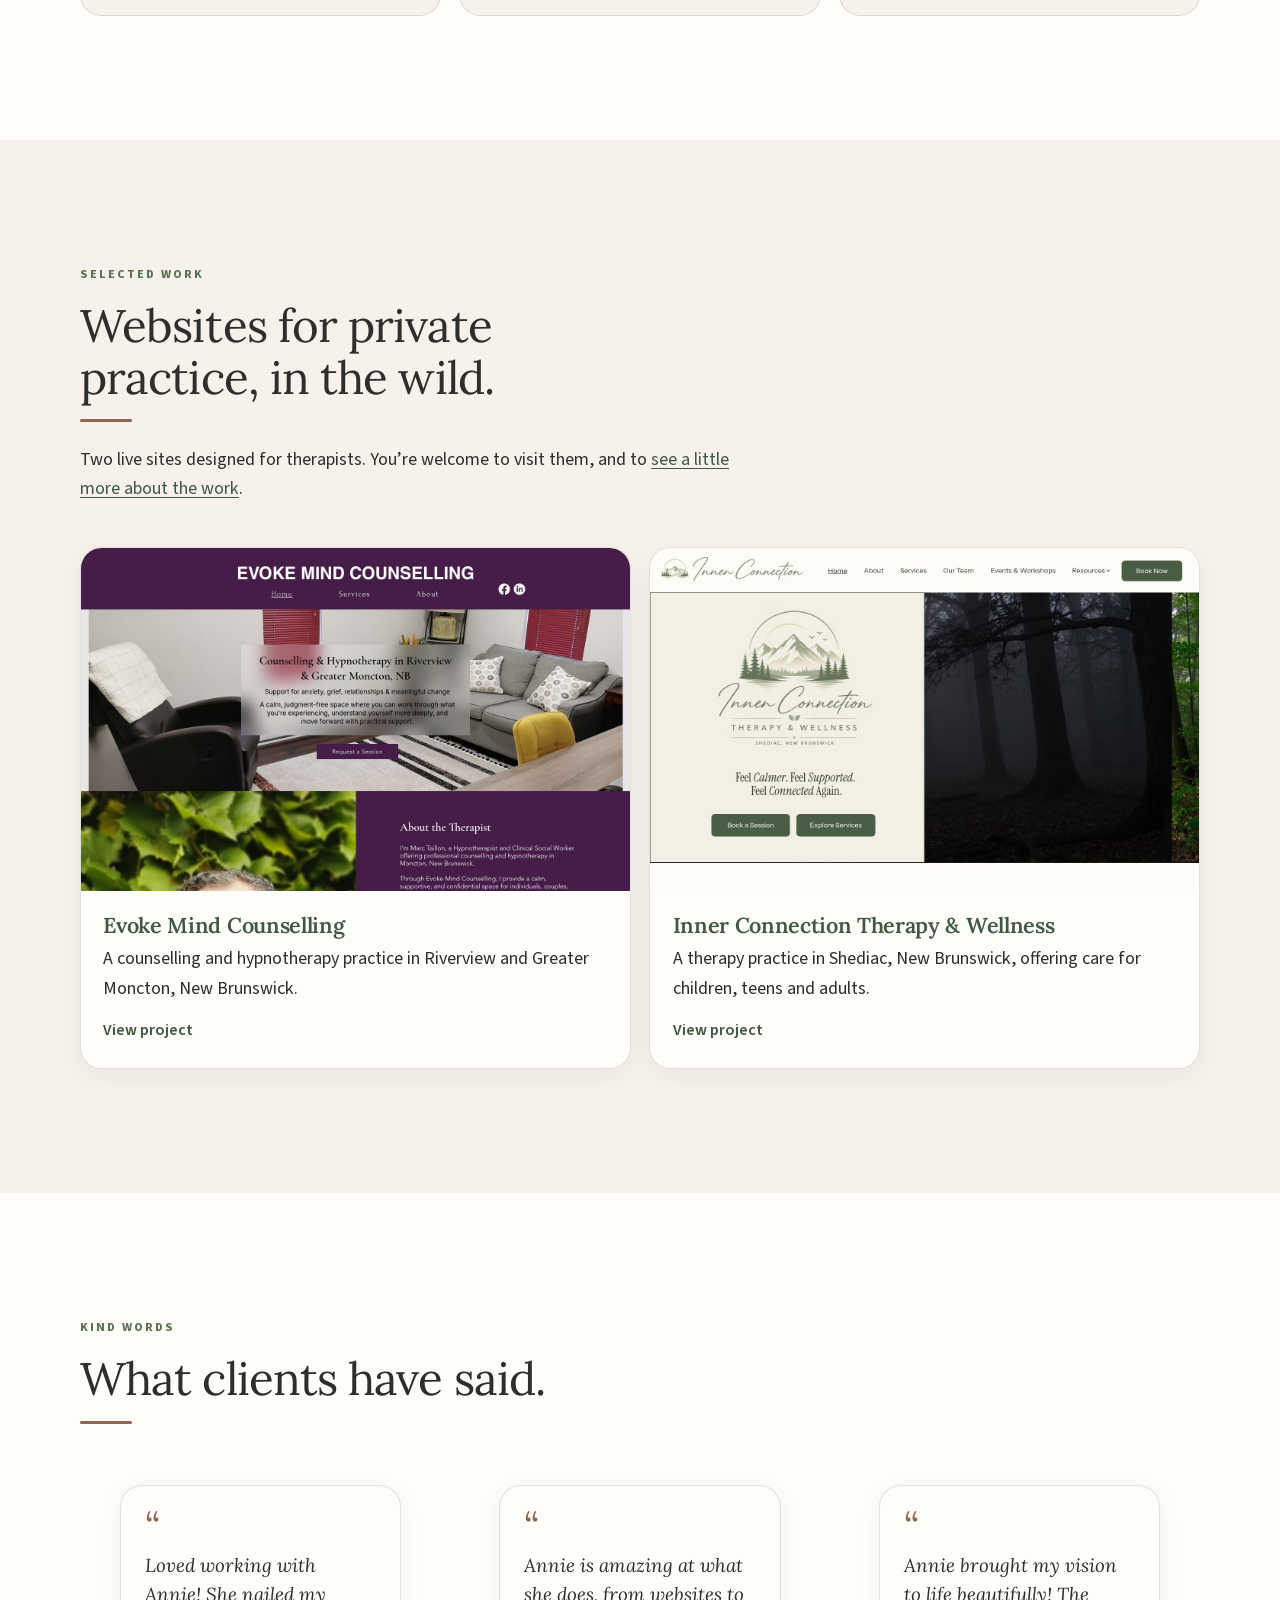
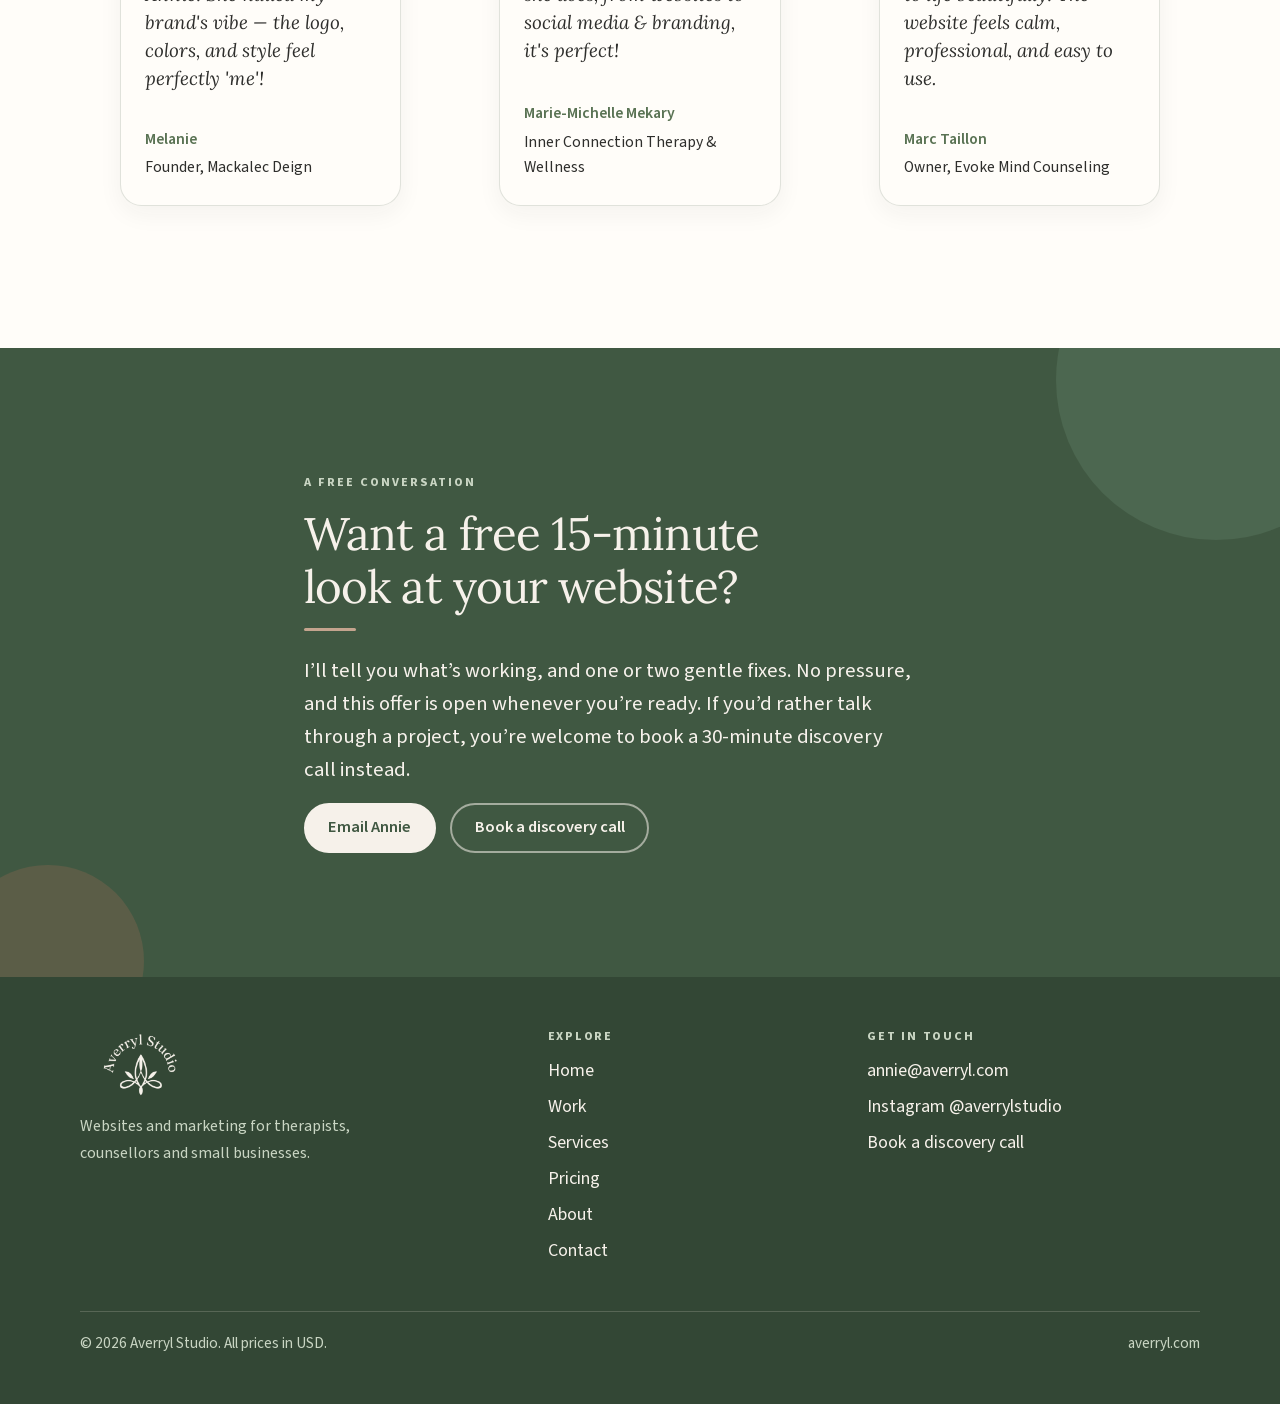
==== commit 89530cc4: "Say small businesses instead of female-led businesses" ====
--- a/index.html
+++ b/index.html
@@ -4,7 +4,7 @@
   <meta charset="utf-8">
   <meta name="viewport" content="width=device-width, initial-scale=1">
   <title>Averryl Studio | Your brand, reimagined.</title>
-  <meta name="description" content="Website design, branding and marketing for therapists, counsellors and female-led businesses. Redesigns from $500, with basic SEO included. Book a free 15-minute website review or a discovery call.">
+  <meta name="description" content="Website design, branding and marketing for therapists, counsellors and small businesses. Redesigns from $500, with basic SEO included. Book a free 15-minute website review or a discovery call.">
   <meta name="author" content="Annie Averryl, Averryl Studio">
   <meta name="theme-color" content="#405842">
   <link rel="canonical" href="https://averryl.com/">
@@ -14,7 +14,7 @@
   <meta property="og:locale" content="en_US">
   <meta property="og:url" content="https://averryl.com/">
   <meta property="og:title" content="Averryl Studio | Your brand, reimagined.">
-  <meta property="og:description" content="Website design, branding and marketing for therapists, counsellors and female-led businesses. Redesigns from $500, with basic SEO included. Book a free 15-minute website review or a discovery call.">
+  <meta property="og:description" content="Website design, branding and marketing for therapists, counsellors and small businesses. Redesigns from $500, with basic SEO included. Book a free 15-minute website review or a discovery call.">
   <meta property="og:image" content="https://averryl.com/assets/images/og-image.jpg">
   <meta property="og:image:width" content="1200">
   <meta property="og:image:height" content="630">
@@ -22,14 +22,14 @@
 
   <meta name="twitter:card" content="summary_large_image">
   <meta name="twitter:title" content="Averryl Studio | Your brand, reimagined.">
-  <meta name="twitter:description" content="Website design, branding and marketing for therapists, counsellors and female-led businesses. Redesigns from $500, with basic SEO included. Book a free 15-minute website review or a discovery call.">
+  <meta name="twitter:description" content="Website design, branding and marketing for therapists, counsellors and small businesses. Redesigns from $500, with basic SEO included. Book a free 15-minute website review or a discovery call.">
   <meta name="twitter:image" content="https://averryl.com/assets/images/og-image.jpg">
 
   <link rel="icon" href="/assets/images/favicon.ico" sizes="any">
   <link rel="icon" href="/assets/images/favicon-32.png" type="image/png" sizes="32x32">
   <link rel="apple-touch-icon" href="/assets/images/apple-touch-icon.png">
   <link rel="manifest" href="/site.webmanifest">
-  <link rel="stylesheet" href="/css/styles.css?v=20261112b">
+  <link rel="stylesheet" href="/css/styles.css?v=20261112c">
 
   <script type="application/ld+json">
   {
@@ -40,7 +40,7 @@
     "email": "annie@averryl.com",
     "image": "https://averryl.com/assets/images/og-image.jpg",
     "logo": "https://averryl.com/assets/images/logo.png",
-    "description": "Website design, redesign, branding and digital marketing for therapists, counsellors and female-led businesses.",
+    "description": "Website design, redesign, branding and digital marketing for therapists, counsellors and small businesses.",
     "founder": { "@type": "Person", "name": "Annie Averryl" },
     "areaServed": "Worldwide",
     "sameAs": ["https://www.instagram.com/averrylstudio/"],
@@ -85,7 +85,7 @@
         <div class="hero-copy">
           <p class="eyebrow">Averryl Studio</p>
           <h1>Your brand, reimagined.</h1>
-          <p class="lede">Websites and marketing that help therapists and female-led businesses grow with confidence — so the first thing a new client sees feels calm, clear and like you.</p>
+          <p class="lede">Websites and marketing that help therapists and small businesses grow with confidence — so the first thing a new client sees feels calm, clear and like you.</p>
           <div class="btn-row">
             <a class="btn btn-primary" href="https://calendly.com/averrylstudio/30min" target="_blank" rel="noopener noreferrer">Book a free discovery call</a>
             <a class="btn btn-secondary" href="mailto:annie@averryl.com?subject=Free%2015-minute%20website%20review">Get a free 15-minute review</a>
@@ -201,7 +201,7 @@
       <div class="footer-grid">
         <div class="footer-brand">
           <img src="/assets/images/logo-mark-cream.png" width="392" height="230" alt="Averryl Studio">
-          <p class="footer-tag">Websites and marketing for therapists, counsellors and female-led businesses.</p>
+          <p class="footer-tag">Websites and marketing for therapists, counsellors and small businesses.</p>
         </div>
         <div>
           <h2>Explore</h2>
--- a/css/styles.css
+++ b/css/styles.css
@@ -883,3 +883,4 @@
 
 .service-grid .span-all { grid-column: 1 / -1; }
 #social-media { margin-top: 1.15rem; }
+.forms-grid { margin-top: 1.15rem; }
